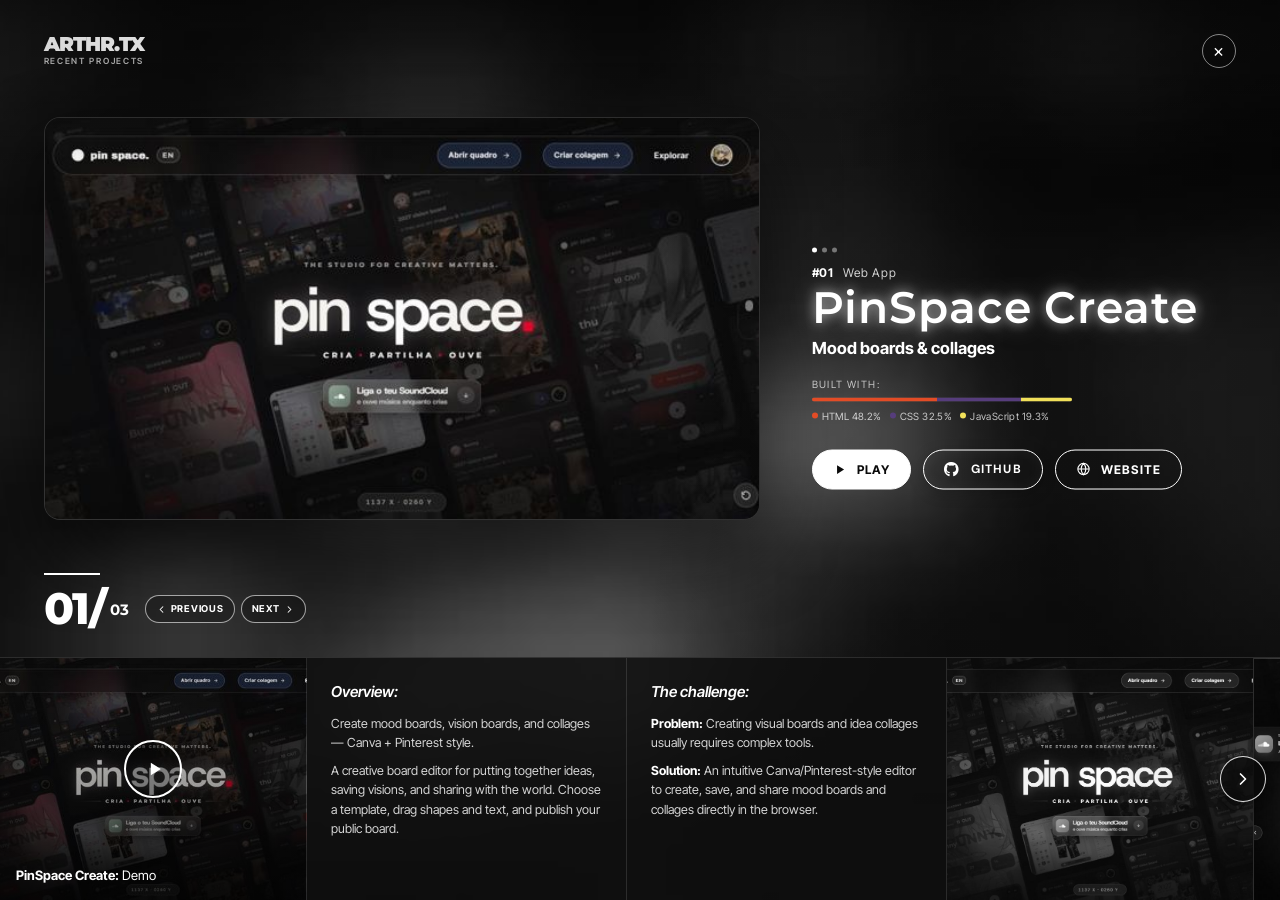
==== project.html @ 2a207128 "update Novo design do portfólio + limpeza de código." ====
<!DOCTYPE html>
<html lang="en">

<head>
    <meta charset="UTF-8">
    <meta name="viewport" content="width=device-width, initial-scale=1.0">
    <title>Projects | Arthur Sal</title>

    <link rel="stylesheet" href="style.css?v=90">
    <link rel="stylesheet" href="https://cdnjs.cloudflare.com/ajax/libs/font-awesome/6.6.0/css/all.min.css">
    <link href="https://fonts.googleapis.com/css2?family=Anton&family=Inter+Tight:wght@400;500;600&family=DM+Sans:wght@300;400;500;600&family=Montserrat:wght@300;400;600;700;800;900&family=Roboto+Slab:wght@300;400&family=Urbanist:wght@300;400&display=swap" rel="stylesheet">
</head>
<body class="pv-body">

<section class="pmodal pv-modal open pv-page" id="projModal" aria-label="Project details">
    <div class="pv-top">
        <span class="pv-logo">arthr.tx<small data-i18n="projects.title">Recent Projects</small></span>
        <a class="pv-close" id="pmodalClose" href="index.html#portfolio" aria-label="Close"><span data-i18n="pv.close">Close</span><b aria-hidden="true">&times;</b></a>
    </div>
    <article class="pv" data-project="pinspace" style="--poster:url('assets/projects/pinspace/bg-blur.jpg?v=2')">
        <video class="pv-bg" src="assets/projects/pinspace/demo.mp4" poster="assets/projects/pinspace/poster.jpg" muted loop playsinline preload="none"></video>
        <div class="pv-shade" aria-hidden="true"></div>

        <div class="pv-head">
            <span class="pv-dots" aria-hidden="true"><i class="on"></i><i></i><i></i></span>
            <span class="pv-meta"><b>#01</b> <span data-i18n="pv.web">Web App</span></span>
            <h2 class="pv-title">PinSpace Create</h2>
            <p class="pv-tag" data-i18n="card.pin">Mood boards &amp; collages</p>
            <div class="pv-built"><span data-i18n="pv.built">Built with:</span><div class="lang-bar"><span style="width:48.2%;background:#e34c26"></span><span style="width:32.5%;background:#563d7c"></span><span style="width:19.3%;background:#f1e05a"></span></div><div class="lang-legend"><span><i style="background:#e34c26"></i>HTML 48.2%</span><span><i style="background:#563d7c"></i>CSS 32.5%</span><span><i style="background:#f1e05a"></i>JavaScript 19.3%</span></div></div>
            <div class="pv-actions">
                <button type="button" class="pv-btn pv-play" data-pv-play><svg viewBox="0 0 24 24" aria-hidden="true"><path d="M7 4.5v15l12-7.5z"/></svg><span data-i18n="pv.play">Play</span></button>
                <a class="pv-btn pv-git repo-btn" href="https://github.com/arthrtx/PinSpace_Create" target="_blank" rel="noopener"><i class="fab fa-github" aria-hidden="true"></i><span>GitHub</span></a>
                <a class="pv-btn pv-git pv-site" href="https://glittery-gaufre-d6756f.netlify.app/" target="_blank" rel="noopener"><svg viewBox="0 0 24 24" aria-hidden="true"><circle cx="12" cy="12" r="9"/><path d="M3 12h18M12 3c2.5 2.7 3.8 5.7 3.8 9s-1.3 6.3-3.8 9c-2.5-2.7-3.8-5.7-3.8-9S9.5 5.7 12 3Z"/></svg><span data-i18n="pv.site">Website</span></a>
            </div>
        </div>

        <div class="pv-count"><i aria-hidden="true"></i><b>01/</b><sup>03</sup>
            <div class="pv-projnav">
                <button type="button" class="pv-pn" data-pv-prev aria-label="Previous project"><svg viewBox="0 0 24 24" aria-hidden="true"><path d="m15 18-6-6 6-6"/></svg><span data-i18n="pv.prev">Previous</span></button>
                <button type="button" class="pv-pn" data-pv-next aria-label="Next project"><span data-i18n="pv.nextShort">Next</span><svg viewBox="0 0 24 24" aria-hidden="true"><path d="m9 18 6-6-6-6"/></svg></button>
            </div>
        </div>

        <div class="pv-strip">
            <div class="pv-strip-nav">
                <button type="button" class="pv-arrow" data-pv-scroll="-1" aria-label="Scroll left"><svg viewBox="0 0 24 24"><path d="m15 18-6-6 6-6"/></svg></button>
                <button type="button" class="pv-arrow" data-pv-scroll="1" aria-label="Scroll right"><svg viewBox="0 0 24 24"><path d="m9 18 6-6-6-6"/></svg></button>
            </div>
            <div class="pv-track" data-gallery>
                <div class="pv-panel pv-thumb" style="background-image:url('assets/projects/pinspace/poster.jpg')">
                    <button type="button" class="pv-thumb-play" data-pv-play aria-label="Restart video"><svg viewBox="0 0 24 24"><path d="M7 4.5v15l12-7.5z"/></svg></button>
                    <span class="pv-thumb-label"><b>PinSpace Create:</b> <span data-i18n="pv.demo">Demo</span></span>
                </div>
                <div class="pv-panel pv-text">
                    <h3 data-i18n="pv.overview">Overview:</h3>
                    <p data-i18n="pin.p1">Create mood boards, vision boards, and collages — Canva + Pinterest style.</p>
                    <p data-i18n="pin.p2">A creative board editor for putting together ideas, saving visions, and sharing with the world. Choose a template, drag shapes and text, and publish your public board.</p>
                </div>
                <div class="pv-panel pv-text">
                    <h3 data-i18n="pv.challenge">The challenge:</h3>
                    <p data-i18n-html="pin.problem"><strong>Problem:</strong> Creating visual boards and idea collages usually requires complex tools.</p>
                    <p data-i18n-html="pin.solution"><strong>Solution:</strong> An intuitive Canva/Pinterest-style editor to create, save, and share mood boards and collages directly in the browser.</p>
                </div>
                <figure class="pv-panel pv-shot"><img src="assets/projects/pinspace/shot-01.jpg" alt="PinSpace Create — screenshot 1" class="zoom-img" loading="lazy"></figure><figure class="pv-panel pv-shot"><img src="assets/projects/pinspace/shot-02.jpg" alt="PinSpace Create — screenshot 2" class="zoom-img" loading="lazy"></figure><figure class="pv-panel pv-shot"><img src="assets/projects/pinspace/shot-03.jpg" alt="PinSpace Create — screenshot 3" class="zoom-img" loading="lazy"></figure><figure class="pv-panel pv-shot"><img src="assets/projects/pinspace/shot-04.jpg" alt="PinSpace Create — screenshot 4" class="zoom-img" loading="lazy"></figure><figure class="pv-panel pv-shot"><img src="assets/projects/pinspace/shot-05.jpg" alt="PinSpace Create — screenshot 5" class="zoom-img" loading="lazy"></figure><figure class="pv-panel pv-shot"><img src="assets/projects/pinspace/shot-06.jpg" alt="PinSpace Create — screenshot 6" class="zoom-img" loading="lazy"></figure><figure class="pv-panel pv-shot"><img src="assets/projects/pinspace/shot-07.jpg" alt="PinSpace Create — screenshot 7" class="zoom-img" loading="lazy"></figure><figure class="pv-panel pv-shot"><img src="assets/projects/pinspace/shot-08.jpg" alt="PinSpace Create — screenshot 8" class="zoom-img" loading="lazy"></figure>
                <button type="button" class="pv-next" data-pv-next><span data-i18n="pv.next">Next project</span><svg viewBox="0 0 24 24" aria-hidden="true"><path d="m9 18 6-6-6-6"/></svg></button>
            </div>
        </div>
    </article>
    <article class="pv" data-project="fitcontrol" style="--poster:url('assets/projects/fitcontrol/bg-blur.jpg?v=2')">
        <video class="pv-bg" src="assets/projects/fitcontrol/promo.mp4" poster="assets/projects/fitcontrol/poster.jpg" muted loop playsinline preload="none"></video>
        <div class="pv-shade" aria-hidden="true"></div>

        <div class="pv-head">
            <span class="pv-dots" aria-hidden="true"><i class="on"></i><i></i><i></i></span>
            <span class="pv-meta"><b>#02</b> <span data-i18n="pv.desk">Desktop App</span></span>
            <h2 class="pv-title">FitControl</h2>
            <p class="pv-tag" data-i18n="card.fit">Gym management app</p>
            <div class="pv-built"><span data-i18n="pv.built">Built with:</span><div class="lang-bar"><span style="width:99.9%;background:#3572A5"></span><span style="width:0.1%;background:#c1f12e"></span></div><div class="lang-legend"><span><i style="background:#3572A5"></i>Python 99.9%</span><span><i style="background:#c1f12e"></i>Batchfile 0.1%</span></div></div>
            <div class="pv-actions">
                <button type="button" class="pv-btn pv-play" data-pv-play><svg viewBox="0 0 24 24" aria-hidden="true"><path d="M7 4.5v15l12-7.5z"/></svg><span data-i18n="pv.play">Play</span></button>
                <a class="pv-btn pv-git repo-btn" href="https://github.com/arthrtx/FitControl" target="_blank" rel="noopener"><i class="fab fa-github" aria-hidden="true"></i><span>GitHub</span></a>
            </div>
        </div>

        <div class="pv-count"><i aria-hidden="true"></i><b>02/</b><sup>03</sup>
            <div class="pv-projnav">
                <button type="button" class="pv-pn" data-pv-prev aria-label="Previous project"><svg viewBox="0 0 24 24" aria-hidden="true"><path d="m15 18-6-6 6-6"/></svg><span data-i18n="pv.prev">Previous</span></button>
                <button type="button" class="pv-pn" data-pv-next aria-label="Next project"><span data-i18n="pv.nextShort">Next</span><svg viewBox="0 0 24 24" aria-hidden="true"><path d="m9 18 6-6-6-6"/></svg></button>
            </div>
        </div>

        <div class="pv-strip">
            <div class="pv-strip-nav">
                <button type="button" class="pv-arrow" data-pv-scroll="-1" aria-label="Scroll left"><svg viewBox="0 0 24 24"><path d="m15 18-6-6 6-6"/></svg></button>
                <button type="button" class="pv-arrow" data-pv-scroll="1" aria-label="Scroll right"><svg viewBox="0 0 24 24"><path d="m9 18 6-6-6-6"/></svg></button>
            </div>
            <div class="pv-track" data-gallery>
                <div class="pv-panel pv-thumb" style="background-image:url('assets/projects/fitcontrol/poster.jpg')">
                    <button type="button" class="pv-thumb-play" data-pv-play aria-label="Restart video"><svg viewBox="0 0 24 24"><path d="M7 4.5v15l12-7.5z"/></svg></button>
                    <span class="pv-thumb-label"><b>FitControl:</b> <span data-i18n="pv.demo">Demo</span></span>
                </div>
                <div class="pv-panel pv-text">
                    <h3 data-i18n="pv.overview">Overview:</h3>
                    <p data-i18n="fit.p1">FitControl V4 is a gym management app developed in Python with CustomTkinter.</p>
                    <p data-i18n="fit.p2">The system lets you manage members, staff, plans, payments, and attendance through a modern, intuitive interface — with built-in facial recognition.</p>
                </div>
                <div class="pv-panel pv-text">
                    <h3 data-i18n="pv.challenge">The challenge:</h3>
                    <p data-i18n-html="fit.problem"><strong>Problem:</strong> Small gyms struggle with manual control of members, payments, and access.</p>
                    <p data-i18n-html="fit.solution"><strong>Solution:</strong> A complete management system that automates members, plans, finances, and attendance control via facial recognition.</p>
                </div>
                <figure class="pv-panel pv-shot"><img src="assets/projects/fitcontrol/shot-01.jpg" alt="FitControl — screenshot 1" class="zoom-img" loading="lazy"></figure><figure class="pv-panel pv-shot"><img src="assets/projects/fitcontrol/shot-02.jpg" alt="FitControl — screenshot 2" class="zoom-img" loading="lazy"></figure><figure class="pv-panel pv-shot"><img src="assets/projects/fitcontrol/shot-03.jpg" alt="FitControl — screenshot 3" class="zoom-img" loading="lazy"></figure><figure class="pv-panel pv-shot"><img src="assets/projects/fitcontrol/shot-04.jpg" alt="FitControl — screenshot 4" class="zoom-img" loading="lazy"></figure><figure class="pv-panel pv-shot"><img src="assets/projects/fitcontrol/shot-05.jpg" alt="FitControl — screenshot 5" class="zoom-img" loading="lazy"></figure><figure class="pv-panel pv-shot"><img src="assets/projects/fitcontrol/shot-06.jpg" alt="FitControl — screenshot 6" class="zoom-img" loading="lazy"></figure>
                <button type="button" class="pv-next" data-pv-next><span data-i18n="pv.next">Next project</span><svg viewBox="0 0 24 24" aria-hidden="true"><path d="m9 18 6-6-6-6"/></svg></button>
            </div>
        </div>
    </article>
    <article class="pv pv-phone" data-project="gamecollection" style="--poster:url('assets/projects/gamecollection/bg-blur.jpg?v=2')">
        <video class="pv-bg" src="assets/projects/gamecollection/promo.mp4" poster="assets/projects/gamecollection/poster.jpg" muted loop playsinline preload="none"></video>
        <div class="pv-shade" aria-hidden="true"></div>

        <div class="pv-head">
            <span class="pv-dots" aria-hidden="true"><i class="on"></i><i></i><i></i></span>
            <span class="pv-meta"><b>#03</b> <span data-i18n="pv.android">Android App</span></span>
            <h2 class="pv-title">Game Collection</h2>
            <p class="pv-tag" data-i18n="card.gc">Android game collection app</p>
            <div class="pv-built"><span data-i18n="pv.built">Built with:</span><div class="lang-bar"><span style="width:100%;background:#A97BFF"></span></div><div class="lang-legend"><span><i style="background:#A97BFF"></i>Kotlin 100%</span></div></div>
            <div class="pv-actions">
                <button type="button" class="pv-btn pv-play" data-pv-play><svg viewBox="0 0 24 24" aria-hidden="true"><path d="M7 4.5v15l12-7.5z"/></svg><span data-i18n="pv.play">Play</span></button>
                <a class="pv-btn pv-git repo-btn" href="https://github.com/arthrtx/GameCollection" target="_blank" rel="noopener"><i class="fab fa-github" aria-hidden="true"></i><span>GitHub</span></a>
            </div>
        </div>

        <div class="pv-count"><i aria-hidden="true"></i><b>03/</b><sup>03</sup>
            <div class="pv-projnav">
                <button type="button" class="pv-pn" data-pv-prev aria-label="Previous project"><svg viewBox="0 0 24 24" aria-hidden="true"><path d="m15 18-6-6 6-6"/></svg><span data-i18n="pv.prev">Previous</span></button>
                <button type="button" class="pv-pn" data-pv-next aria-label="Next project"><span data-i18n="pv.nextShort">Next</span><svg viewBox="0 0 24 24" aria-hidden="true"><path d="m9 18 6-6-6-6"/></svg></button>
            </div>
        </div>

        <div class="pv-strip">
            <div class="pv-strip-nav">
                <button type="button" class="pv-arrow" data-pv-scroll="-1" aria-label="Scroll left"><svg viewBox="0 0 24 24"><path d="m15 18-6-6 6-6"/></svg></button>
                <button type="button" class="pv-arrow" data-pv-scroll="1" aria-label="Scroll right"><svg viewBox="0 0 24 24"><path d="m9 18 6-6-6-6"/></svg></button>
            </div>
            <div class="pv-track" data-gallery>
                <div class="pv-panel pv-thumb" style="background-image:url('assets/projects/gamecollection/poster.jpg')">
                    <button type="button" class="pv-thumb-play" data-pv-play aria-label="Restart video"><svg viewBox="0 0 24 24"><path d="M7 4.5v15l12-7.5z"/></svg></button>
                    <span class="pv-thumb-label"><b>Game Collection:</b> <span data-i18n="pv.demo">Demo</span></span>
                </div>
                <div class="pv-panel pv-text">
                    <h3 data-i18n="pv.overview">Overview:</h3>
                    <p data-i18n="gc.p1">Game Collection is an Android app to save and organize your video game collection, built as a study project in Kotlin and Jetpack Compose (Material 3).</p>
                    <p data-i18n="gc.p2">Add games with cover, platform, genre and year, mark them as To Play, Playing or Completed, search by name, keep favourites and switch between light and dark mode — everything stays saved on the phone.</p>
                </div>
                <div class="pv-panel pv-text">
                    <h3 data-i18n="pv.challenge">The challenge:</h3>
                    <p data-i18n-html="gc.problem"><strong>Problem:</strong> Keeping track of a game collection across different consoles usually ends up in scattered notes and lists.</p>
                    <p data-i18n-html="gc.solution"><strong>Solution:</strong> A simple offline Android app that keeps every game in one place, with covers, status, search and favourites.</p>
                </div>
                <figure class="pv-panel pv-shot"><img src="assets/projects/gamecollection/shot-01.webp" alt="Game Collection — screenshot 1" class="zoom-img" loading="lazy"></figure><figure class="pv-panel pv-shot"><img src="assets/projects/gamecollection/shot-02.webp" alt="Game Collection — screenshot 2" class="zoom-img" loading="lazy"></figure><figure class="pv-panel pv-shot"><img src="assets/projects/gamecollection/shot-03.webp" alt="Game Collection — screenshot 3" class="zoom-img" loading="lazy"></figure><figure class="pv-panel pv-shot"><img src="assets/projects/gamecollection/shot-04.webp" alt="Game Collection — screenshot 4" class="zoom-img" loading="lazy"></figure><figure class="pv-panel pv-shot"><img src="assets/projects/gamecollection/shot-05.webp" alt="Game Collection — screenshot 5" class="zoom-img" loading="lazy"></figure><figure class="pv-panel pv-shot"><img src="assets/projects/gamecollection/shot-06.webp" alt="Game Collection — screenshot 6" class="zoom-img" loading="lazy"></figure>
                <button type="button" class="pv-next" data-pv-next><span data-i18n="pv.next">Next project</span><svg viewBox="0 0 24 24" aria-hidden="true"><path d="m9 18 6-6-6-6"/></svg></button>
            </div>
        </div>
    </article>
</section>

<div id="lightbox" class="lightbox" role="dialog" aria-modal="true" aria-label="Image preview">
    <span class="lightbox-close" aria-hidden="true">&times;</span>
    <button type="button" class="lb-nav lb-prev" id="lbPrev" aria-label="Previous image">
        <svg width="22" height="22" viewBox="0 0 24 24" fill="none" stroke="currentColor" stroke-width="2"><path d="m15 18-6-6 6-6"/></svg>
    </button>
    <img id="lightbox-img" src="" alt="Preview">
    <button type="button" class="lb-nav lb-next" id="lbNext" aria-label="Next image">
        <svg width="22" height="22" viewBox="0 0 24 24" fill="none" stroke="currentColor" stroke-width="2"><path d="m9 18 6-6-6-6"/></svg>
    </button>
    <span class="lb-count" id="lbCount"></span>
</div>

<script src="project.js?v=90"></script>
</body>
</html>
---- style.css ----
/* reset
   ====================================================== */

* {
  margin: 0;
  padding: 0;
  box-sizing: border-box;
}

:root {
  --azul: #468ba1;
  --texto: #ffffff;
  --radius: 10px;
  --fonte-pequena: 16px;
}

html {
  scroll-behavior: smooth;
  background: #0d1117;
}

body {
  background: #0d1117;
  color: var(--texto);
  font-family: "DM Sans", sans-serif;
  line-height: 1.6;
}

.hero {
  height: 100vh;
  min-height: 560px;
  position: relative;
  overflow: hidden;
  background: #000;
  isolation: isolate;
}
.lang-btn {
  margin: 0;
  padding: 3px 9px;
  display: inline-flex;
  align-items: center;
  gap: 4px;
  border: 1px solid rgba(255, 255, 255, 0.25);
  border-radius: 999px;
  background: rgba(255, 255, 255, 0.06);
  box-shadow: none;
  backdrop-filter: blur(10px);
  -webkit-backdrop-filter: blur(10px);
  font-family: "DM Sans", sans-serif;
  font-size: 11px;
  letter-spacing: 0.08em;
  color: rgba(255, 255, 255, 0.45);
  cursor: pointer;
  transition:
    border-color 0.3s ease,
    background 0.3s ease;
}

.lang-btn:hover {
  transform: none;
  border-color: rgba(255, 255, 255, 0.5);
  background: rgba(255, 255, 255, 0.12);
  box-shadow: none;
}

.lang-btn i {
  font-style: normal;
  opacity: 0.5;
}

.lang-btn span {
  display: inline-block;
  width: 2.2ch;
  text-align: center;
  font-weight: 600;
  transition: color 0.3s ease;
}

.lang-btn[data-lang="pt"] [data-l="pt"],
.lang-btn[data-lang="en"] [data-l="en"] {
  color: #fff;
}
.frame-left [data-i18n="frame.title"] {
  display: inline-block;
  min-width: 9.6em;
}
.hero .hero-quote {
  position: absolute;
  z-index: 7;
  left: calc(max(76px, 3.5%) + clamp(24px, 3vw, 48px));
  top: 50%;
  transform: translateY(-50%);
  margin: 0;
  font-family: "Urbanist", "DM Sans", sans-serif;
  font-weight: 300;
  font-size: clamp(28px, 2.9vw, 46px);
  letter-spacing: -0.01em;
  color: #fff;
  text-align: left;
  animation: none;
  pointer-events: none;
  min-height: 2.3em;
}

.hero::after {
  content: "";
  position: absolute;
  left: 0;
  bottom: 0;
  width: 100%;
  height: 180px;
  background: linear-gradient(to bottom, rgba(13, 17, 23, 0), #0d1117);
  z-index: 5;
  pointer-events: none;
}
.folder {
  position: absolute;
  z-index: 2;
  left: 22.6%;
  top: 15.9%;
  width: 46.6%;
  height: 54.2%;
  container-type: inline-size;
}

/* botão do menu
   ====================================================== */
.menu-btn {
  position: fixed;
  z-index: 1001;
  top: calc(5vh + 7px);
  right: calc(3.5% + 12px);
  width: 34px;
  height: 32px;
  margin: 0;
  padding: 0;
  display: flex;
  flex-direction: column;
  justify-content: center;
  align-items: flex-end;
  gap: 5px;
  border: none;
  background: none;
  box-shadow: none;
  backdrop-filter: none;
  -webkit-backdrop-filter: none;
  cursor: pointer;
}

.menu-btn:hover {
  box-shadow: none;
  transform: none;
}

.menu-btn span {
  display: block;
  height: 1.5px;
  width: 22px;
  border-radius: 2px;
  background: #fff;
  transition:
    transform 0.3s ease,
    opacity 0.3s ease,
    width 0.3s ease,
    background 0.3s ease;
}

.menu-btn span:nth-child(2) {
  width: 16px;
}

.menu-btn:hover span {
  width: 22px;
}

.menu-btn.open span:nth-child(1) {
  background: #ff3344;
}

.menu-btn.open span:nth-child(2) {
  opacity: 0;
}

.menu-btn.open span:nth-child(3) {
  background: #ff3344;
}

/* menu lateral
   ====================================================== */
.side-nav {
  --r: 22px;
  position: fixed;
  opacity: 0;
  visibility: hidden;
  z-index: 1000;
  display: flex;
  transition:
    transform 0.45s cubic-bezier(0.2, 0.8, 0.2, 1),
    opacity 0.3s ease,
    visibility 0s linear 0.45s;
}

.side-nav.open {
  opacity: 1;
  visibility: visible;
  transition:
    transform 0.45s cubic-bezier(0.2, 0.8, 0.2, 1),
    opacity 0.3s ease;
}

.side-pill {
  position: relative;
  display: flex;
  align-items: center;
  backdrop-filter: blur(22px) saturate(180%);
  -webkit-backdrop-filter: blur(22px) saturate(180%);
  border: 1px solid rgba(255, 255, 255, 0.16);
  box-shadow:
    0 6px 24px rgba(0, 0, 0, 0.25),
    inset 0 1px 0 rgba(255, 255, 255, 0.18);
}

/* curvas que colam o menu à borda */
.side-pill::before,
.side-pill::after {
  content: "";
  position: absolute;
  right: 0;
  width: var(--r);
  height: var(--r);
  backdrop-filter: blur(22px) saturate(180%);
  -webkit-backdrop-filter: blur(22px) saturate(180%);
}

.side-pill::before {
  top: calc(var(--r) * -1);
  -webkit-mask: radial-gradient(circle at 0 0, transparent calc(var(--r) - 0.5px), #000 var(--r));
  mask: radial-gradient(circle at 0 0, transparent calc(var(--r) - 0.5px), #000 var(--r));
}

.side-pill::after {
  bottom: calc(var(--r) * -1);
  -webkit-mask: radial-gradient(circle at 0 100%, transparent calc(var(--r) - 0.5px), #000 var(--r));
  mask: radial-gradient(circle at 0 100%, transparent calc(var(--r) - 0.5px), #000 var(--r));
}

.side-item {
  display: flex;
  flex-direction: column;
  align-items: center;
  gap: 3px;
  color: rgba(255, 255, 255, 0.88);
  text-decoration: none;
}

.side-ico {
  width: 34px;
  height: 34px;
  border-radius: 50%;
  display: grid;
  place-items: center;
  background: rgba(255, 255, 255, 0.06);
  box-shadow: inset 0 0 0 2px rgba(255, 255, 255, 0.12);
  transition:
    box-shadow 0.3s ease,
    background 0.3s ease,
    transform 0.3s ease;
}

.side-item svg {
  width: 16px;
  height: 16px;
  fill: none;
  stroke: currentColor;
  stroke-width: 1.7;
  stroke-linecap: round;
  stroke-linejoin: round;
}

.side-label {
  font-family: "DM Sans", sans-serif;
  font-size: 9.5px;
  font-weight: 500;
  letter-spacing: 0.03em;
  color: rgba(255, 255, 255, 0.6);
}

.side-item:hover .side-ico {
  transform: scale(1.08);
  background: rgba(255, 255, 255, 0.14);
}

.side-item.active .side-ico {
  box-shadow:
    inset 0 0 0 2px #ff3344,
    0 0 14px rgba(255, 51, 68, 0.45);
  background: rgba(255, 255, 255, 0.12);
}

.side-item.active .side-label {
  color: rgba(255, 255, 255, 0.95);
}

.side-round {
  width: 40px;
  height: 40px;
  border-radius: 50%;
  justify-content: center;
  backdrop-filter: blur(22px) saturate(180%);
  -webkit-backdrop-filter: blur(22px) saturate(180%);
  border: 1px solid rgba(255, 255, 255, 0.16);
  box-shadow:
    0 6px 18px rgba(0, 0, 0, 0.25),
    inset 0 1px 0 rgba(255, 255, 255, 0.18);
  transition:
    transform 0.3s ease,
    box-shadow 0.3s ease;
}

.side-round:hover {
  transform: scale(1.08);
}

.side-round.active {
  box-shadow:
    0 0 14px rgba(255, 51, 68, 0.45),
    inset 0 0 0 2px #ff3344;
}

.hero h1 {
  font-family: "DM Sans", sans-serif;
  font-size: 52px;
  font-weight: 600;
  color: #ffffff;
}

button {
  margin-top: 5px;
  padding: 10px 25px;
  border: 1px solid rgba(255, 255, 255, 0.2);
  border-radius: 8px;
  background:
    repeating-linear-gradient(45deg, rgba(255, 255, 255, 0.08) 0px, transparent 1px, transparent 4px),
    rgba(255, 255, 255, 0.08);
  backdrop-filter: blur(20px);
  -webkit-backdrop-filter: blur(20px);
  color: white;
  font-size: 14px;
  font-weight: 500;
  font-family: "DM Sans", sans-serif;
  cursor: pointer;
  transition: 0.3s;
  box-shadow:
    0 4px 15px rgba(0, 0, 0, 0.2),
    inset 0 0 15px rgba(255, 255, 255, 0.05);
}

button:hover {
  background:
    repeating-linear-gradient(45deg, rgba(255, 255, 255, 0.12) 0px, transparent 1px, transparent 4px),
    rgba(255, 255, 255, 0.15);
  border-color: rgba(255, 255, 255, 0.4);
  transform: translateY(-2px);
  box-shadow:
    0 6px 20px rgba(0, 0, 0, 0.3),
    inset 0 0 20px rgba(255, 255, 255, 0.08);
}

button:active {
  transform: scale(0.98);
}

section {
  padding: 30px 10%;
}

section h2 {
  margin-bottom: 20px;
  font-family: "DM Sans", sans-serif;
  text-align: left;
}

#sobre h2::after,
#resume h2::after {
  margin: 10px 0;
}

section h2::after {
  content: "";
  display: block;
  width: 60px;
  height: 3px;
  background: var(--azul);
  margin: 10px auto;
}

#contacto h2 {
  text-align: center;
}

#contacto h2::after {
  margin: 10px auto;
}

#portfolio h2::after {
  margin: 10px 0;
}

form {
  max-width: 600px;
  margin: auto;
  display: flex;
  flex-direction: column;
  gap: 15px;
}

input,
textarea {
  padding: 12px;
  border: 1px solid rgba(255, 255, 255, 0.15);
  border-radius: var(--radius);
  font-family: "DM Sans", sans-serif;
  background: rgba(255, 255, 255, 0.05);
  backdrop-filter: blur(10px);
  -webkit-backdrop-filter: blur(10px);
  color: white;
  font-size: 15px;
  transition: transform 0.3s ease;
}

input::placeholder,
textarea::placeholder {
  color: rgba(255, 255, 255, 0.4);
}

input:focus,
textarea:focus {
  outline: 2px solid var(--azul);
  transform: scale(1.01);
}

footer {
  background: #161b22;
  text-align: center;
  padding: 30px;
  font-family: "DM Sans", sans-serif;
}

#topo {
  position: fixed;
  right: 20px;
  bottom: 20px;
  display: none;
  border-radius: 50%;
}

.marquee-scrollbar {
  display: none;
  height: 10px;
  background:
    repeating-linear-gradient(45deg, rgba(255, 255, 255, 0.1) 0px, transparent 1px, transparent 4px),
    rgba(255, 255, 255, 0.12);
  backdrop-filter: blur(25px) saturate(180%);
  -webkit-backdrop-filter: blur(25px) saturate(180%);
  border: 1px solid rgba(255, 255, 255, 0.2);
  border-radius: 12px;
  margin: 12px 0 0;
  position: relative;
  cursor: pointer;
  box-shadow:
    0 8px 32px rgba(0, 0, 0, 0.3),
    inset 0 0 20px rgba(255, 255, 255, 0.08);
}

.marquee-scrollbar-thumb {
  height: 100%;
  background:
    repeating-linear-gradient(45deg, rgba(255, 255, 255, 0.2) 0px, transparent 1px, transparent 4px),
    linear-gradient(90deg, rgba(200, 200, 200, 0.85), rgba(240, 240, 240, 0.85));
  backdrop-filter: blur(10px);
  -webkit-backdrop-filter: blur(10px);
  border: 1px solid rgba(255, 255, 255, 0.35);
  border-radius: 12px;
  min-width: 40px;
  position: absolute;
  left: 0;
  top: 0;
  box-shadow:
    0 4px 15px rgba(0, 0, 0, 0.3),
    inset 0 0 12px rgba(255, 255, 255, 0.12);
  transition:
    transform 0.2s ease,
    box-shadow 0.2s ease;
}

.marquee-scrollbar-thumb:hover {
  box-shadow:
    0 6px 20px rgba(0, 0, 0, 0.4),
    inset 0 0 18px rgba(255, 255, 255, 0.18);
  transform: scaleY(1.2);
}

.repo-btn {
  display: inline-flex;
  align-items: center;
  gap: 6px;
  padding: 4px 12px;
  border: 1px solid rgba(255, 255, 255, 0.2);
  border-radius: 6px;
  background:
    repeating-linear-gradient(45deg, rgba(255, 255, 255, 0.08) 0px, transparent 1px, transparent 4px),
    rgba(255, 255, 255, 0.08);
  backdrop-filter: blur(20px);
  -webkit-backdrop-filter: blur(20px);
  color: white;
  font-size: 12px;
  font-weight: 500;
  font-family: "DM Sans", sans-serif;
  text-decoration: none;
  cursor: pointer;
  transition: 0.3s;
  box-shadow:
    0 4px 15px rgba(0, 0, 0, 0.2),
    inset 0 0 15px rgba(255, 255, 255, 0.05);
  flex-shrink: 0;
}

.repo-btn:hover {
  background:
    repeating-linear-gradient(45deg, rgba(255, 255, 255, 0.12) 0px, transparent 1px, transparent 4px),
    rgba(255, 255, 255, 0.15);
  border-color: rgba(255, 255, 255, 0.4);
  transform: translateY(-2px);
  box-shadow:
    0 6px 20px rgba(0, 0, 0, 0.3),
    inset 0 0 20px rgba(255, 255, 255, 0.08);
}

.skills {
  display: flex;
  flex-wrap: wrap;
  gap: 10px;
  margin-top: 12px;
}

.skills span {
  background:
    repeating-linear-gradient(45deg, rgba(255, 255, 255, 0.08) 0px, transparent 1px, transparent 4px),
    rgba(255, 255, 255, 0.08);
  backdrop-filter: blur(20px);
  -webkit-backdrop-filter: blur(20px);
  padding: 8px 14px;
  border-radius: var(--radius);
  border: 1px solid rgba(255, 255, 255, 0.2);
  transition: 0.3s;
  text-align: center;
  font-size: 14px;
  flex: 0 0 auto;
}

.skills span:hover {
  transform: translateY(-5px);
}

.skills i {
  color: var(--azul);
  margin-right: 8px;
  font-size: 20px;
}

.lang-bar {
  display: flex;
  height: 8px;
  border-radius: 999px;
  overflow: hidden;
  background: rgba(255, 255, 255, 0.08);
}

.lang-bar span {
  display: block;
  height: 100%;
}

.lang-legend {
  display: flex;
  flex-wrap: wrap;
  gap: 10px;
  margin-top: 6px;
  font-size: 11px;
  color: rgba(255, 255, 255, 0.6);
}

.lang-legend span {
  display: flex;
  align-items: center;
  gap: 4px;
}

.lang-legend i {
  width: 8px;
  height: 8px;
  border-radius: 50%;
  display: inline-block;
  flex-shrink: 0;
}

.marquee {
  overflow: hidden;
  width: 100%;
  margin-top: 20px;
  padding: 10px 0;
}

.marquee-track {
  display: flex;
  gap: 15px;
  width: 100%;
  justify-content: center;
}

.marquee-track img {
  height: 120px;
  width: auto;
  border-radius: 8px;
  object-fit: cover;
  border: 1px solid rgba(255, 255, 255, 0.1);
}

.lightbox {
  display: none;
  position: fixed;
  top: 0;
  left: 0;
  width: 100%;
  height: 100%;
  background: rgba(0, 0, 0, 0.85);
  z-index: 9999;
  justify-content: center;
  align-items: center;
  cursor: pointer;
}

.lightbox.active {
  display: flex;
}

.lightbox img {
  max-width: 85%;
  max-height: 85%;
  border-radius: 10px;
  box-shadow: 0 0 30px rgba(0, 0, 0, 0.5);
}

.lightbox-close {
  position: absolute;
  top: 20px;
  right: 30px;
  color: white;
  font-size: 36px;
  cursor: pointer;
  transition: 0.3s;
}

.lightbox-close:hover {
  color: var(--azul);
}

.zoom-img {
  cursor: pointer;
  transition: transform 0.3s ease;
}

.zoom-img:hover {
  transform: scale(1.05);
}

@keyframes fadeUp {
  from {
    opacity: 0;
    transform: translateY(20px);
  }
  to {
    opacity: 1;
    transform: translateY(0);
  }
}

.hero h1 {
  letter-spacing: 2px;
  animation: fadeUp 0.8s ease forwards;
}

@media (max-width: 768px) {
  .side-nav {
    --r: 18px;
  }

  .side-pill {
    gap: 10px;
    padding: 10px 4px 10px 6px;
  }

  .side-ico {
    width: 30px;
    height: 30px;
  }

  .side-item svg {
    width: 14px;
    height: 14px;
  }

  .side-label {
    font-size: 8.5px;
  }

  .lang-btn {
    padding: 2px 7px;
    font-size: 9.5px;
  }

  .frame-left [data-i18n="frame.title"] {
    display: none;
  }

  .menu-btn {
    top: 13px;
    right: 16px;
  }

  .hero .hero-quote {
    left: 24px;
    top: auto;
    bottom: 40px;
    transform: none;
    font-size: 21px;
  }

  .side-round {
    width: 34px;
    height: 34px;
    margin-right: 6px;
  }

  .hero {
    height: 420px;
    min-height: 0;
  }

  .skills {
    display: flex;
    flex-wrap: wrap;
    gap: 6px;
    justify-content: center;
    padding: 4px 0;
  }

  .skills::-webkit-scrollbar {
    display: none;
  }

  .skills span {
    padding: 5px 10px;
    font-size: 11px;
    flex-shrink: 0;
  }

  .skills i {
    font-size: 14px;
    margin-right: 4px;
  }

  section {
    padding: 20px 5%;
  }

  .marquee {
    overflow-x: auto;
    scrollbar-width: thin;
    scrollbar-color: var(--azul) rgba(255, 255, 255, 0.08);
    -webkit-overflow-scrolling: touch;
  }

  .marquee::-webkit-scrollbar {
    height: 8px;
  }

  .marquee::-webkit-scrollbar-track {
    background: rgba(255, 255, 255, 0.08);
    border-radius: 10px;
  }

  .marquee::-webkit-scrollbar-thumb {
    background: var(--azul);
    border-radius: 10px;
  }

  .marquee-track {
    flex-wrap: nowrap;
    justify-content: flex-start;
    width: max-content;
    min-width: 100%;
  }

  .marquee-track img {
    height: 150px;
    width: auto;
    max-width: none;
    flex-shrink: 0;
    object-fit: contain;
  }

  .marquee-scrollbar {
    display: block;
  }
}

@media (max-width: 480px) {
  .marquee-track img {
    height: 110px;
  }
}

.hero .hero-quote {
  text-shadow: 0 2px 18px rgba(0, 0, 0, 0.55);
  line-height: 1.15;
  transition: opacity 0.6s ease;
}

.panel {
  position: fixed;
  inset: 0;
  z-index: 2000;
  background: #000;
  overflow: hidden;
  visibility: hidden;
  opacity: 0;
  transform: scale(1.04);
  filter: blur(12px);
  transition:
    opacity 0.8s ease,
    transform 0.9s cubic-bezier(0.2, 0.7, 0.2, 1),
    filter 0.8s ease,
    visibility 0s linear 0.9s;
}

.panel.open {
  visibility: visible;
  opacity: 1;
  transform: none;
  filter: none;
  transition:
    opacity 0.8s ease,
    transform 0.9s cubic-bezier(0.2, 0.7, 0.2, 1),
    filter 0.8s ease;
}

.panel-close {
  margin: 0 0 0 auto;
  padding: 0;
  position: relative;
  width: 32px;
  height: 32px;
  border: none;
  background: none;
  box-shadow: none;
  backdrop-filter: none;
  -webkit-backdrop-filter: none;
  cursor: pointer;
}

.panel-close:hover {
  background: none;
  box-shadow: none;
  transform: rotate(90deg);
}

.panel-close span {
  position: absolute;
  left: 5px;
  right: 5px;
  top: 50%;
  height: 1.5px;
  background: #ff3344;
  transform: rotate(45deg);
}

.panel-close span + span {
  transform: rotate(-45deg);
}

@media (prefers-reduced-motion: reduce) {
  .panel,
  .panel.open {
    transition: none;
  }
}

/* projetos
   ====================================================== */
.proj-music {
  position: relative;
  overflow: hidden;
  padding: clamp(70px, 9vw, 120px) clamp(16px, 3.4vw, 48px) clamp(60px, 7vw, 100px);
  color: #fff;
  font-family: "DM Sans", sans-serif;
}
.pm-bg {
  position: absolute;
  inset: 0;
  z-index: -2;
}
.pm-inner {
  position: relative;
  max-width: 1240px;
  margin: 0 auto;
}

/* tirar o estilo global dos botões */
.proj-music button,
.proj-music button:hover,
.proj-music button:active {
  margin: 0;
  padding: 0;
  font: inherit;
  backdrop-filter: none;
  -webkit-backdrop-filter: none;
  box-shadow: none;
}
.proj-music .music-head {
  max-width: 640px;
  margin: 0 auto clamp(20px, 2.6vw, 32px);
  text-align: center;
}
.proj-music .music-head-kicker {
  display: inline-flex;
  align-items: center;
  gap: 8px;
  font-size: 11px;
  font-weight: 600;
  letter-spacing: 0.16em;
  text-transform: uppercase;
  color: #a9bcae;
}
.proj-music .music-head-kicker::before,
.proj-music .music-head-kicker::after {
  content: "";
  width: 18px;
  height: 1px;
  background: currentColor;
  opacity: 0.6;
}
.proj-music .music-head-title {
  margin: 10px 0 0;
  font-family: "Montserrat", "DM Sans", sans-serif;
  font-size: clamp(26px, 3.2vw, 42px);
  font-weight: 700;
  line-height: 1.08;
  letter-spacing: -0.02em;
  color: #fff;
  text-align: center;
}
.proj-music .music-head-title::after {
  display: none;
}
.proj-music .music-head-sub {
  margin: 12px auto 0;
  max-width: 520px;
  font-size: clamp(13.5px, 1.1vw, 15px);
  line-height: 1.55;
  color: rgba(255, 255, 255, 0.68);
}
.proj-music .music-ambient {
  position: absolute;
  inset: 0;
  z-index: -1;
  pointer-events: none;
  background: center / cover no-repeat;
  opacity: 0.4;
  transition: background-image 0.8s ease;
  -webkit-mask-image: radial-gradient(ellipse 50% 45% at 50% 55%, #000 0%, transparent 100%);
  mask-image: radial-gradient(ellipse 50% 45% at 50% 55%, #000 0%, transparent 100%);
}

/* coverflow */
.proj-music .music-stage {
  position: relative;
  height: clamp(330px, 32vw, 400px);
  margin: clamp(18px, 2.4vw, 30px) 0 clamp(14px, 2vw, 22px);
}
.proj-music .music-flow {
  position: absolute;
  inset: 0;
  outline: none;
}

.proj-music .music-card,
.proj-music .music-card:hover,
.proj-music .music-card:active {
  position: absolute;
  left: 50%;
  top: 50%;
  width: clamp(190px, 19vw, 250px);
  display: flex;
  flex-direction: column;
  padding: 6px;
  border-radius: 24px;
  border: 1px solid rgba(255, 255, 255, 0.28);
  background: rgba(255, 255, 255, 0.1);
  box-shadow:
    0 24px 60px rgba(0, 0, 0, 0.45),
    inset 0 1px 0 rgba(255, 255, 255, 0.3);
  color: #fff;
  text-align: center;
  cursor: pointer;
  transform: translate(-50%, -50%);
  will-change: transform, opacity;
}
.proj-music .music-card.is-active {
  background: rgba(255, 255, 255, 0.16);
  border-color: rgba(255, 255, 255, 0.45);
  box-shadow:
    0 30px 70px rgba(0, 0, 0, 0.5),
    0 0 0 1px rgba(143, 163, 148, 0.25),
    0 0 60px rgba(143, 163, 148, 0.22),
    inset 0 1px 0 rgba(255, 255, 255, 0.35);
}
.proj-music .music-card:focus-visible {
  outline: 2px solid #8fa394;
  outline-offset: 3px;
}

.proj-music .music-card-art {
  position: relative;
  display: block;
  aspect-ratio: 1;
  overflow: hidden;
  border-radius: 18px;
  background: linear-gradient(135deg, #3a2a1e, #1a1a1d);
}
.proj-music .music-card-art video {
  width: 100%;
  height: 100%;
  object-fit: cover;
  display: block;
  pointer-events: none;
  transition:
    scale 0.6s cubic-bezier(0.2, 0.8, 0.2, 1),
    filter 0.4s ease;
}
.proj-music .music-card:hover .music-card-art video {
  scale: 1.06;
}
.proj-music .music-card:not(.is-active):hover {
  filter: brightness(1.12);
}
.proj-music .music-card.is-active .music-card-art::after {
  content: "";
  position: absolute;
  right: 12px;
  bottom: 12px;
  z-index: 2;
  width: 42px;
  height: 42px;
  border-radius: 50%;
  background: rgba(255, 255, 255, 0.92)
    url("data:image/svg+xml,%3Csvg xmlns='http://www.w3.org/2000/svg' viewBox='0 0 24 24'%3E%3Cpath d='M8 5v14l11-7z' fill='%23111'/%3E%3C/svg%3E")
    center / 18px no-repeat;
  box-shadow: 0 6px 18px rgba(0, 0, 0, 0.35);
  opacity: 0;
  transform: scale(0.8);
  transition:
    opacity 0.25s ease,
    transform 0.25s ease;
}
.proj-music .music-card.is-active:hover .music-card-art::after {
  opacity: 1;
  transform: scale(1);
}
.proj-music .music-card-art::before {
  content: "";
  position: absolute;
  inset: 0;
  z-index: 1;
  pointer-events: none;
  background: linear-gradient(
    115deg,
    transparent 35%,
    rgba(255, 255, 255, 0.22) 48%,
    rgba(255, 255, 255, 0.05) 56%,
    transparent 66%
  );
  background-size: 260% 100%;
  background-position: 140% 0;
  opacity: 0;
}
@keyframes pmShine {
  0% {
    background-position: 140% 0;
  }
  45%,
  100% {
    background-position: -60% 0;
  }
}
.proj-music.mu-in .music-card.is-active .music-card-art::before {
  opacity: 1;
  animation: pmShine 5s ease-in-out 1.2s infinite;
}

.proj-music .music-card-text {
  display: flex;
  flex-direction: column;
  gap: 2px;
  padding: 12px 8px 10px;
  min-width: 0;
}
.proj-music .music-card-text strong {
  font-size: clamp(15px, 1.4vw, 19px);
  font-weight: 600;
  line-height: 1.2;
  overflow: hidden;
  text-overflow: ellipsis;
  white-space: nowrap;
}
.proj-music .music-card-text small {
  font-size: clamp(13px, 1.2vw, 16px);
  color: rgba(255, 255, 255, 0.7);
  overflow: hidden;
  text-overflow: ellipsis;
  white-space: nowrap;
}
.proj-music .music-nav,
.proj-music .music-nav:hover {
  position: absolute;
  top: 50%;
  z-index: 20;
  display: grid;
  place-items: center;
  width: 42px;
  height: 42px;
  border-radius: 50%;
  border: 1px solid rgba(255, 255, 255, 0.25);
  background: rgba(255, 255, 255, 0.08);
  color: #fff;
  cursor: pointer;
  transform: translateY(-50%);
  transition:
    background 0.2s ease,
    color 0.2s ease,
    opacity 0.9s ease 0.7s;
}
.proj-music .music-nav:hover {
  background: #fff;
  color: #111;
}
.proj-music .music-nav-prev {
  left: 0;
}
.proj-music .music-nav-next {
  right: 0;
}

/* barra do leitor */
.proj-music .music-bar {
  position: relative;
  display: grid;
  grid-template-columns: auto minmax(0, 1fr) auto;
  align-items: center;
  max-width: 760px;
  margin: 0 auto;
  gap: clamp(10px, 1.4vw, 18px);
  padding: 4px clamp(8px, 1.2vw, 14px);
  border-radius: 999px;
  border: 1px solid rgba(255, 255, 255, 0.28);
  background: rgba(255, 255, 255, 0.08);
  box-shadow:
    inset 0 1px 0 rgba(255, 255, 255, 0.25),
    0 18px 44px rgba(0, 0, 0, 0.35);
}
.proj-music .music-bar-controls,
.proj-music .music-bar-extra {
  display: flex;
  align-items: center;
  gap: 6px;
}

.proj-music .music-ctl,
.proj-music .music-ctl:hover,
.proj-music .music-ctl:active {
  display: grid;
  place-items: center;
  width: 36px;
  height: 36px;
  border: 0;
  border-radius: 50%;
  background: transparent;
  color: rgba(255, 255, 255, 0.92);
  cursor: pointer;
  text-decoration: none;
  transition:
    background 0.2s ease,
    color 0.2s ease,
    transform 0.2s ease;
}
.proj-music .music-ctl:hover {
  background: rgba(255, 255, 255, 0.12);
  color: #fff;
}
.proj-music .music-ctl:active {
  transform: scale(0.92);
}
.proj-music .music-ctl.active {
  background: rgba(255, 255, 255, 0.16);
}
.proj-music .music-ctl svg {
  width: 17px;
  height: 17px;
}
.proj-music .music-ctl-sm,
.proj-music .music-ctl-sm:hover {
  width: 30px;
  height: 30px;
}
.proj-music .music-ctl.is-muted .i-wave {
  display: none;
}
.proj-music .music-now {
  position: relative;
  display: flex;
  align-items: center;
  max-width: 360px;
  width: 100%;
  justify-self: center;
  gap: 9px;
  padding: 4px 9px 7px 4px;
  border-radius: 12px;
  background: rgba(8, 8, 10, 0.72);
  border: 1px solid rgba(255, 255, 255, 0.08);
  overflow: hidden;
  cursor: pointer;
}
.proj-music .music-now:focus-visible {
  outline: 2px solid #8fa394;
  outline-offset: 2px;
}
.proj-music .music-now-art {
  width: 28px;
  height: 28px;
  flex: none;
  overflow: hidden;
  border-radius: 7px;
  background: rgba(255, 255, 255, 0.1);
}
.proj-music .music-now-art img {
  width: 100%;
  height: 100%;
  object-fit: cover;
  display: block;
}
.proj-music .music-now-text {
  flex: 1;
  min-width: 0;
  display: flex;
  flex-direction: column;
}
.proj-music .music-now-text strong {
  font-size: 12.5px;
  font-weight: 600;
  line-height: 1.2;
  overflow: hidden;
  text-overflow: ellipsis;
  white-space: nowrap;
}
.proj-music .music-now-text small {
  font-size: 10.5px;
  line-height: 1.2;
  color: rgba(255, 255, 255, 0.62);
  overflow: hidden;
  text-overflow: ellipsis;
  white-space: nowrap;
}

.proj-music .music-eq {
  display: flex;
  align-items: flex-end;
  gap: 2px;
  height: 14px;
}
.proj-music .music-eq i {
  width: 3px;
  height: 30%;
  border-radius: 2px;
  background: rgba(255, 255, 255, 0.8);
  transform-origin: bottom;
}
.proj-music.is-playing .music-eq i {
  animation: pmEq 0.9s ease-in-out infinite;
}
.proj-music.is-playing .music-eq i:nth-child(2) {
  animation-delay: -0.3s;
}
.proj-music.is-playing .music-eq i:nth-child(3) {
  animation-delay: -0.6s;
}
.proj-music.is-playing .music-eq i:nth-child(4) {
  animation-delay: -0.15s;
}
@keyframes pmEq {
  0%,
  100% {
    transform: scaleY(1);
  }
  50% {
    transform: scaleY(3);
  }
}

.proj-music .music-progress {
  position: absolute;
  left: 8px;
  right: 8px;
  bottom: 3px;
  height: 3px;
  border-radius: 3px;
  background: rgba(255, 255, 255, 0.15);
  overflow: hidden;
}
.proj-music .music-progress i {
  position: absolute;
  inset: 0;
  background: #fff;
  border-radius: inherit;
  transform: scaleX(0);
  transform-origin: left;
}

.proj-music .music-volume {
  display: flex;
  align-items: center;
  gap: 4px;
}
.proj-music .music-volume input[type="range"] {
  width: 0;
  opacity: 0;
  accent-color: #fff;
  transition:
    width 0.25s ease,
    opacity 0.2s ease;
}
.proj-music .music-volume:hover input[type="range"],
.proj-music .music-volume:focus-within input[type="range"] {
  width: 90px;
  opacity: 1;
}

/* lista de faixas */
.proj-music .music-queue {
  position: absolute;
  right: 12px;
  bottom: calc(100% + 12px);
  width: min(360px, calc(100vw - 48px));
  overflow: auto;
  padding: 8px;
  border-radius: 20px;
  background: rgba(16, 16, 18, 0.92);
  border: 1px solid rgba(255, 255, 255, 0.14);
  box-shadow: 0 24px 60px rgba(0, 0, 0, 0.55);
}
.proj-music .music-queue ol {
  list-style: none;
  margin: 0;
  padding: 0;
}
.proj-music .music-queue li {
  display: flex;
  align-items: center;
  gap: 12px;
  padding: 8px 10px;
  border-radius: 12px;
  cursor: pointer;
}
.proj-music .music-queue li:hover {
  background: rgba(255, 255, 255, 0.08);
}
.proj-music .music-queue li.is-current {
  background: rgba(143, 163, 148, 0.2);
}
.proj-music .music-q-num {
  width: 20px;
  font-size: 12px;
  color: rgba(255, 255, 255, 0.45);
  text-align: right;
  font-variant-numeric: tabular-nums;
}
.proj-music .music-q-text {
  min-width: 0;
  display: flex;
  flex-direction: column;
}
.proj-music .music-q-text strong {
  font-size: 13px;
  overflow: hidden;
  text-overflow: ellipsis;
  white-space: nowrap;
}
.proj-music .music-q-text small {
  color: rgba(255, 255, 255, 0.55);
}

.proj-music .music-credit {
  color: rgba(255, 255, 255, 0.45);
}
.proj-music .music-credit a {
  color: #a9bcae;
  text-decoration: none;
}
.proj-music .music-credit a:hover {
  text-decoration: underline;
}
.proj-music .music-head > *,
.proj-music .music-bar,
.proj-music .music-credit {
  transition:
    opacity 0.9s ease,
    translate 1s cubic-bezier(0.2, 0.7, 0.2, 1);
}
.proj-music:not(.mu-in) .music-head > *,
.proj-music:not(.mu-in) .music-bar,
.proj-music:not(.mu-in) .music-credit {
  opacity: 0;
  translate: 0 26px;
}
.proj-music:not(.mu-in) .music-nav {
  opacity: 0;
}
.proj-music .music-head > :nth-child(2) {
  transition-delay: 0.08s;
}
.proj-music .music-head > :nth-child(3) {
  transition-delay: 0.16s;
}
.proj-music .music-bar {
  transition-delay: 0.55s;
}
.proj-music .music-credit {
  font-size: 12px;
  text-align: center;
  margin-top: 14px;
  transition-delay: 0.65s;
}
.proj-music .music-flow {
  transition: opacity 0.8s ease 0.3s;
}
.proj-music:not(.mu-in) .music-flow {
  opacity: 0;
}
.proj-music .music-card {
  scale: 1;
  transition:
    transform 0.55s cubic-bezier(0.22, 1, 0.36, 1),
    opacity 0.45s ease,
    scale 1s cubic-bezier(0.2, 0.8, 0.2, 1),
    translate 0.5s ease,
    filter 0.4s ease;
}
.proj-music:not(.mu-in) .music-card {
  scale: 0.72;
}
@keyframes pmFloat {
  0%,
  100% {
    translate: 0 -5px;
  }
  50% {
    translate: 0 6px;
  }
}
.proj-music.mu-in .music-card:nth-child(3n + 1) {
  animation-duration: 6.4s;
  animation-delay: -1.6s;
}
.proj-music.mu-in .music-card:nth-child(3n + 2) {
  animation-duration: 5.1s;
  animation-delay: -3.2s;
}

@media (max-width: 900px) {
  .proj-music .music-bar {
    grid-template-columns: auto minmax(0, 1fr);
    border-radius: 28px;
  }
  .proj-music .music-bar-extra {
    display: none;
  }
  .proj-music.mu-in .music-card,
  .proj-music.mu-in .music-card.is-active .music-card-art::before {
    animation: none;
  }
}
@media (max-width: 720px) {
  .proj-music {
    padding: 60px 12px 50px;
  }
  .proj-music .music-stage {
    height: 320px;
  }
  .proj-music .music-card {
    width: 200px;
  }
  .proj-music .music-nav {
    display: none;
  }
  .proj-music .music-bar {
    grid-template-columns: minmax(0, 1fr);
    border-radius: 22px;
    padding: 10px;
  }
  .proj-music .music-bar-controls {
    justify-content: center;
    order: 2;
  }
  .proj-music .music-now {
    max-width: none;
  }
  .proj-music .music-eq {
    display: none;
  }
}
@media (prefers-reduced-motion: reduce) {
  .proj-music .music-head > *,
  .proj-music .music-bar,
  .proj-music .music-credit,
  .proj-music .music-nav,
  .proj-music .music-flow,
  .proj-music .music-card {
    transition: none;
    opacity: 1;
    translate: none;
    scale: none;
  }
  .proj-music.mu-in .music-card,
  .proj-music.mu-in .music-card.is-active .music-card-art::before,
  .proj-music.is-playing .music-eq i {
    animation: none;
  }
}

/* janela do projeto
   ====================================================== */
.pmodal {
  position: fixed;
  inset: 0;
  z-index: 2000;
  background: #000;
  overflow: hidden;
  visibility: hidden;
  opacity: 0;
  transform: scale(1.04);
  filter: blur(12px);
  transition:
    opacity 0.7s ease,
    transform 0.8s cubic-bezier(0.2, 0.7, 0.2, 1),
    filter 0.7s ease,
    visibility 0s linear 0.8s;
}
.pmodal.open {
  visibility: visible;
  opacity: 1;
  transform: none;
  filter: none;
  transition:
    opacity 0.7s ease,
    transform 0.8s cubic-bezier(0.2, 0.7, 0.2, 1),
    filter 0.7s ease;
}

body.pmodal-lock {
  overflow: hidden;
}

/* imagens em grande
   ====================================================== */
.lightbox .lb-nav,
.lightbox .lb-nav:hover,
.lightbox .lb-nav:active {
  position: absolute;
  top: 50%;
  z-index: 2;
  display: grid;
  place-items: center;
  width: 52px;
  height: 52px;
  margin: 0;
  padding: 0;
  border-radius: 50%;
  border: 1px solid rgba(255, 255, 255, 0.25);
  background: rgba(255, 255, 255, 0.08);
  color: #fff;
  cursor: pointer;
  transform: translateY(-50%);
  backdrop-filter: blur(10px);
  -webkit-backdrop-filter: blur(10px);
  transition:
    background 0.2s ease,
    color 0.2s ease;
}
.lightbox .lb-nav:hover {
  background: #fff;
  color: #111;
}
.lightbox .lb-prev {
  left: clamp(10px, 3vw, 40px);
}
.lightbox .lb-next {
  right: clamp(10px, 3vw, 40px);
}
.lightbox.lb-single .lb-nav,
.lightbox.lb-single .lb-count {
  display: none;
}
.lightbox .lb-count {
  position: absolute;
  bottom: 24px;
  left: 50%;
  transform: translateX(-50%);
  padding: 4px 12px;
  border-radius: 999px;
  background: rgba(255, 255, 255, 0.1);
  font-size: 12px;
  letter-spacing: 0.08em;
  color: rgba(255, 255, 255, 0.8);
}
.lightbox img {
  cursor: default;
}
.lightbox img.lb-in {
  animation: lbIn 0.35s ease;
}
@keyframes lbIn {
  from {
    opacity: 0;
    transform: scale(0.97);
  }
  to {
    opacity: 1;
    transform: none;
  }
}
@media (max-width: 720px) {
  .lightbox .lb-nav {
    width: 42px;
    height: 42px;
  }
}
.proj-detail[data-project="gamecollection"] .marquee-track img {
  height: 240px;
  border: 0;
  border-radius: 0;
  background: none;
  filter: drop-shadow(0 10px 22px rgba(0, 0, 0, 0.45));
}
.lightbox img[src*="gamecollection"] {
  border-radius: 0;
  box-shadow: none;
  filter: drop-shadow(0 20px 40px rgba(0, 0, 0, 0.5));
}
@media (max-width: 720px) {
  .proj-detail[data-project="gamecollection"] .marquee-track img {
    height: 180px;
  }
}

/* início
   ====================================================== */
.hero.kh {
  height: 100vh;
  min-height: 600px;
  background: #050608;
  display: grid;
  place-items: center;
}
.hero.kh::after {
  height: 220px;
  z-index: 3;
}

.kh-screens {
  position: absolute;
  inset: 0;
  overflow: hidden;
  perspective: 1300px;
  perspective-origin: 50% 30%;
}
.kh-plane {
  position: absolute;
  left: 50%;
  top: 46%;
  width: max(2400px, 190vw);
  display: flex;
  flex-direction: column;
  gap: 26px;
  transform: translate(-50%, -50%) rotateX(52deg) rotateZ(-14deg);
  animation: khIn 2.2s cubic-bezier(0.2, 0.7, 0.2, 1) both;
}
@keyframes khIn {
  from {
    opacity: 0;
    transform: translate(-50%, -44%) rotateX(60deg) rotateZ(-14deg) scale(1.08);
  }
  to {
    opacity: 1;
    transform: translate(-50%, -50%) rotateX(52deg) rotateZ(-14deg);
  }
}
.kh-row {
  overflow: visible;
}
.kh-track {
  display: flex;
  gap: 26px;
  width: max-content;
  animation: khSlide var(--d, 80s) linear infinite;
}
.kh-row:nth-child(even) .kh-track {
  animation-direction: reverse;
}
@keyframes khSlide {
  to {
    transform: translateX(-50%);
  }
}
.kh-track img {
  width: 420px;
  height: 263px;
  object-fit: cover;
  border-radius: 14px;
  border: 1px solid rgba(255, 255, 255, 0.1);
  display: block;
}

.kh-veil {
  position: absolute;
  inset: 0;
  pointer-events: none;
}

.kh-lang {
  position: absolute;
  top: 22px;
  z-index: 6;
  height: 44px;
  display: inline-flex;
  align-items: center;
  padding: 0 20px;
  border-radius: 999px;
  border: 1px solid rgba(255, 255, 255, 0.18);
  background: linear-gradient(180deg, rgba(255, 255, 255, 0.14), rgba(255, 255, 255, 0.05));
  backdrop-filter: blur(16px);
  -webkit-backdrop-filter: blur(16px);
  box-shadow:
    0 8px 24px rgba(0, 0, 0, 0.35),
    inset 0 1px 0 rgba(255, 255, 255, 0.18);
  color: #fff;
  font-family: "Inter Tight", "DM Sans", sans-serif;
  font-size: 16px;
  font-weight: 600;
  letter-spacing: -0.01em;
  text-decoration: none;
}
.hero .kh-lang,
.hero .kh-lang:hover {
  margin: 0;
  transform: none;
}
.kh-center {
  position: relative;
  display: flex;
  flex-direction: column;
  align-items: center;
  text-align: center;
  padding: 0 16px;
}
.kh-badge {
  display: inline-flex;
  align-items: center;
  gap: 8px;
  border-radius: 999px;
  backdrop-filter: blur(10px);
  -webkit-backdrop-filter: blur(10px);
  font-family: "Inter Tight", "DM Sans", sans-serif;
  animation: khUp 0.9s cubic-bezier(0.2, 0.7, 0.2, 1) 0.5s both;
}
.kh-badge i {
  border-radius: 50%;
  background: #3ddc84;
  box-shadow: 0 0 10px #3ddc84;
}
.hero .kh-title {
  display: flex;
  align-items: center;
}
.kh-title span {
  display: block;
  animation: khUp 1.1s cubic-bezier(0.2, 0.7, 0.2, 1) both;
}
.kh-title span:nth-child(1) {
  animation-delay: 0.65s;
}
.kh-sub {
  margin-top: 22px;
  max-width: 440px;
  font-family: "Inter Tight", "DM Sans", sans-serif;
  font-size: clamp(14px, 1.15vw, 16px);
  color: rgba(255, 255, 255, 0.7);
  animation: khUp 1s cubic-bezier(0.2, 0.7, 0.2, 1) 1s both;
}
.kh-cta {
  margin-top: 26px;
  display: inline-flex;
  align-items: center;
  gap: 10px;
  height: 46px;
  padding: 0 24px;
  border-radius: 999px;
  background: #fff;
  color: #0b0c0e;
  font-family: "Inter Tight", "DM Sans", sans-serif;
  font-size: 14px;
  font-weight: 600;
  text-decoration: none;
  box-shadow: 0 12px 30px rgba(0, 0, 0, 0.35);
  transition:
    transform 0.25s ease,
    box-shadow 0.25s ease;
  animation: khUp 1s cubic-bezier(0.2, 0.7, 0.2, 1) 1.15s both;
}
.kh-cta:hover {
  transform: translateY(-2px);
  box-shadow: 0 16px 40px rgba(0, 0, 0, 0.45);
}
.kh-cta i {
  font-style: normal;
}
@keyframes khUp {
  from {
    opacity: 0;
    transform: translateY(24px);
    filter: blur(6px);
  }
  to {
    opacity: 1;
    transform: none;
    filter: none;
  }
}
.menu-btn,
.menu-btn:hover,
.menu-btn:active {
  align-items: center;
  gap: 6px;
  border-radius: 50%;
  border: 1px solid rgba(255, 255, 255, 0.2);
  background: linear-gradient(180deg, rgba(255, 255, 255, 0.16), rgba(255, 255, 255, 0.05));
  backdrop-filter: blur(16px);
  -webkit-backdrop-filter: blur(16px);
  box-shadow:
    0 8px 24px rgba(0, 0, 0, 0.35),
    inset 0 1px 0 rgba(255, 255, 255, 0.2);
}
.menu-btn:hover {
  background: linear-gradient(180deg, rgba(255, 255, 255, 0.24), rgba(255, 255, 255, 0.08));
}
.menu-btn span,
.menu-btn:hover span,
.menu-btn span:nth-child(2) {
  width: 16px;
}
.menu-btn span:nth-child(2) {
  display: none;
}
.menu-btn.open span:nth-child(1) {
  transform: translateY(3.75px) rotate(45deg);
}
.menu-btn.open span:nth-child(3) {
  transform: translateY(-3.75px) rotate(-45deg);
}

.side-nav {
  align-items: center;
  gap: 8px;
}

/* contacto
   ====================================================== */
.contact-tab,
.contact-tab:hover,
.contact-tab:active {
  position: fixed;
  left: 0;
  top: 50%;
  z-index: 1500;
  display: flex;
  flex-direction: column;
  align-items: center;
  gap: 10px;
  margin: 0;
  padding: 16px 10px;
  border-radius: 0 16px 16px 0;
  border: 1px solid rgba(255, 255, 255, 0.18);
  border-left: none;
  background: linear-gradient(90deg, rgba(255, 255, 255, 0.14), rgba(255, 255, 255, 0.06));
  backdrop-filter: blur(16px);
  -webkit-backdrop-filter: blur(16px);
  box-shadow:
    0 8px 24px rgba(0, 0, 0, 0.35),
    inset 0 1px 0 rgba(255, 255, 255, 0.18);
  color: #fff;
  font-family: "Inter Tight", "DM Sans", sans-serif;
  font-size: 12px;
  font-weight: 600;
  letter-spacing: 0.14em;
  text-transform: uppercase;
  cursor: pointer;
  transform: translateY(-50%);
  transition:
    padding 0.25s ease,
    background 0.25s ease;
}
.contact-tab:hover {
  padding-left: 14px;
  background: linear-gradient(90deg, rgba(255, 255, 255, 0.22), rgba(255, 255, 255, 0.08));
}
.contact-tab svg {
  width: 18px;
  height: 18px;
  fill: none;
  stroke: currentColor;
  stroke-width: 1.7;
  stroke-linecap: round;
  stroke-linejoin: round;
}
.contact-tab span {
  writing-mode: vertical-rl;
  transform: rotate(180deg);
}
body.contact-open .contact-tab {
  opacity: 0;
  pointer-events: none;
}

.contact-shade {
  position: fixed;
  inset: 0;
  z-index: 2400;
  backdrop-filter: blur(4px);
  -webkit-backdrop-filter: blur(4px);
  opacity: 0;
  visibility: hidden;
  transition:
    opacity 0.4s ease,
    visibility 0s linear 0.4s;
}
body.contact-open .contact-shade {
  opacity: 1;
  visibility: visible;
  transition: opacity 0.4s ease;
}

.contact-panel {
  position: fixed;
  left: 12px;
  top: 12px;
  bottom: 12px;
  z-index: 2500;
  width: min(440px, calc(100vw - 24px));
  display: flex;
  flex-direction: column;
  padding: 22px 26px 26px;
  overflow-y: auto;
  border-radius: 24px;
  border: 1px solid rgba(255, 255, 255, 0.16);
  backdrop-filter: blur(24px);
  -webkit-backdrop-filter: blur(24px);
  box-shadow:
    0 30px 80px rgba(0, 0, 0, 0.6),
    inset 0 1px 0 rgba(255, 255, 255, 0.12);
  color: #fff;
  font-family: "Inter Tight", "DM Sans", sans-serif;
  transform: translateX(calc(-100% - 30px));
  visibility: hidden;
  transition:
    transform 0.6s cubic-bezier(0.2, 0.8, 0.2, 1),
    visibility 0s linear 0.6s;
}
body.contact-open .contact-panel {
  transform: none;
  visibility: visible;
  transition: transform 0.6s cubic-bezier(0.2, 0.8, 0.2, 1);
}
.cp-head {
  display: flex;
  align-items: center;
  justify-content: space-between;
}
.cp-kicker {
  display: inline-flex;
  align-items: center;
  gap: 8px;
  font-size: 11px;
  font-weight: 600;
  letter-spacing: 0.16em;
  text-transform: uppercase;
  color: #a9bcae;
}
.cp-kicker::before {
  content: "";
  width: 18px;
  height: 1px;
  background: currentColor;
  opacity: 0.6;
}
.contact-panel .cp-title {
  margin: 18px 0 0;
  font-size: clamp(34px, 4vw, 46px);
  font-weight: 500;
  line-height: 1;
  letter-spacing: -0.04em;
  text-align: left;
}
.contact-panel .cp-title::after {
  display: none;
}
.cp-sub {
  margin-top: 12px;
  font-size: 14px;
  line-height: 1.55;
  color: rgba(255, 255, 255, 0.65);
}
.contact-panel form {
  max-width: none;
  margin: 26px 0 0;
  display: flex;
  flex-direction: column;
  gap: 12px;
}
.contact-panel input,
.contact-panel textarea {
  width: 100%;
  padding: 14px 16px;
  border-radius: 14px;
  border: 1px solid rgba(255, 255, 255, 0.14);
  background: rgba(255, 255, 255, 0.05);
  color: #fff;
  font: inherit;
  font-size: 14px;
  resize: vertical;
  outline: none;
  transition:
    border-color 0.2s ease,
    background 0.2s ease;
}
.contact-panel input:focus,
.contact-panel textarea:focus {
  border-color: rgba(255, 255, 255, 0.45);
  background: rgba(255, 255, 255, 0.08);
}
.contact-panel input::placeholder,
.contact-panel textarea::placeholder {
  color: rgba(255, 255, 255, 0.45);
}
.contact-panel button[type="submit"],
.contact-panel button[type="submit"]:hover {
  margin-top: 4px;
  height: 48px;
  padding: 0 24px;
  border: 0;
  border-radius: 999px;
  background: #fff;
  color: #0b0c0e;
  font: inherit;
  font-size: 14px;
  font-weight: 600;
  box-shadow: 0 10px 26px rgba(0, 0, 0, 0.35);
  backdrop-filter: none;
  -webkit-backdrop-filter: none;
}
.contact-panel button[type="submit"]:hover {
  transform: translateY(-1px);
}
.cp-links {
  margin-top: auto;
  padding-top: 26px;
  display: flex;
  flex-direction: column;
  gap: 10px;
}
.cp-links a {
  display: flex;
  align-items: center;
  gap: 10px;
  font-size: 13px;
  color: rgba(255, 255, 255, 0.7);
  text-decoration: none;
}
.cp-links a:hover {
  color: #fff;
}
.cp-links i {
  width: 16px;
  text-align: center;
}

@media (max-width: 720px) {
  .hero .kh-lang {
    height: 40px;
    padding: 0 12px;
  }
  .kh-track img {
    width: 300px;
    height: 188px;
  }
  .contact-tab,
  .contact-tab:hover,
  .contact-tab:active {
    padding: 12px 7px;
    top: auto;
    bottom: 90px;
    transform: none;
    font-size: 10px;
  }
}
@media (prefers-reduced-motion: reduce) {
  .kh-track,
  .kh-plane,
  .kh-title span,
  .kh-badge,
  .kh-sub,
  .kh-cta {
    animation: none;
  }
}
.menu-btn,
.menu-btn:hover,
.menu-btn:active {
  transform: none;
  top: 22px;
  width: 44px;
  height: 44px;
}
.side-nav {
  top: 78px;
}
@media (max-width: 720px) {
  .menu-btn,
  .menu-btn:hover,
  .menu-btn:active {
    top: 20px;
    width: 40px;
    height: 40px;
  }
  .side-nav {
    top: 70px;
  }
}
.hero.kh::after {
  display: none;
}
.kh-veil {
  z-index: auto;
}
.kh-center {
  z-index: auto;
}
.kh-badge,
.kh-sub,
.kh-cta {
  position: relative;
  z-index: 2;
}
.hero .kh-title {
  position: relative;
  z-index: 1;
  margin: 18px 0 6px;
  flex-direction: row;
  justify-content: center;
  gap: 0.24em;
  font-family: "Montserrat", sans-serif;
  font-weight: 800;
  line-height: 1;
  letter-spacing: -0.045em;
  text-transform: none;
  color: #fff;
  mix-blend-mode: difference;
  text-shadow: none;
}
.kh-title span:nth-child(2) {
  animation-delay: 0.8s;
  color: #fff;
}
.menu-btn,
.menu-btn:hover,
.menu-btn:active {
  left: auto;
  right: clamp(16px, 3vw, 40px);
}
.side-nav {
  left: auto;
  right: clamp(16px, 3vw, 40px);
  flex-direction: row-reverse;
}
.hero .kh-lang,
.hero .kh-lang:hover {
  right: auto;
  left: clamp(16px, 3vw, 40px);
}
.hero .kh-title {
  width: max-content;
  font-size: var(--kh-fs, 9.6vw);
}
@media (max-width: 720px) {
  .hero .kh-title {
    margin: 14px 0 4px;
    font-size: var(--kh-fs, 9.6vw);
  }
}
.hero.kh {
  grid-template-columns: minmax(0, 1fr);
}
.kh-center {
  width: auto;
  max-width: none;
  min-width: 0;
}
.hero .kh-title {
  margin-left: 0;
}
.kh-sub {
  padding: 0 18px;
}
.side-nav,
.side-nav.open {
  left: auto;
  right: 0;
  top: 50%;
  flex-direction: column;
  align-items: flex-end;
  gap: 10px;
}
.side-nav {
  --glass: rgba(255, 255, 255, 0.1);
  transform: translate(115%, -50%);
}
.side-nav.open {
  transform: translate(0, -50%);
}
.side-pill {
  flex-direction: column;
  gap: 12px;
  padding: 14px 6px 14px 8px;
  border-radius: var(--r) 0 0 var(--r);
  border-right: none;
}
.side-pill::before,
.side-pill::after {
  display: block;
}
.side-round {
  margin-right: 8px;
}
@media (max-width: 720px) {
  .side-nav,
  .side-nav.open {
    top: 50%;
  }
  .side-pill {
    gap: 10px;
    padding: 10px 4px 10px 6px;
  }
}
.proj-music .music-ambient {
  filter: blur(60px) grayscale(1);
}

/* título do início
   ====================================================== */
.kh-reg {
  position: relative;
  top: -1.55em;
  margin-left: 0.06em;
  font-family: "Montserrat", sans-serif;
  font-size: 0.16em;
  font-weight: 600;
  letter-spacing: 0;
  vertical-align: baseline;
  line-height: 0;
}

/* transição início / projetos
   ====================================================== */
.kh-screens {
  transform-origin: 50% 40%;
  will-change: transform;
}
.kh-veil::after {
  content: "";
  position: absolute;
  inset: 0;
  background: #0d1117;
  opacity: calc(var(--hp) * 0.85);
}
.hero .kh-title {
  translate: 0 calc(var(--hp) * -70px);
  opacity: calc(0.9 - var(--hp) * 1.1);
}
.hero.kh-ready .kh-badge,
.hero.kh-ready .kh-sub,
.hero.kh-ready .kh-cta {
  animation: none;
}
.hero.kh-ready .kh-badge {
  translate: 0 calc(var(--hp) * -110px);
  opacity: calc(1 - var(--hp) * 1.8);
}
.hero.kh-ready .kh-sub {
  translate: 0 calc(var(--hp) * -40px);
  opacity: calc(1 - var(--hp) * 1.8);
}
.hero.kh-ready .kh-cta {
  translate: 0 calc(var(--hp) * -20px);
  opacity: calc(1 - var(--hp) * 1.8);
}
.proj-music {
  margin-top: -1px;
}
@media (prefers-reduced-motion: reduce) {
  .kh-screens,
  .hero .kh-title,
  .hero.kh-ready .kh-badge,
  .hero.kh-ready .kh-sub,
  .hero.kh-ready .kh-cta {
    transform: none;
    translate: none;
    filter: none;
  }
}
.pm-bg {
  background: url("assets/img/projects-bg.jpg") center / cover no-repeat;
}
.proj-music::before {
  content: "";
  position: absolute;
  inset: 0;
  z-index: -1;
  pointer-events: none;
}
.hero.kh::before {
  content: "";
  position: absolute;
  left: 0;
  right: 0;
  top: 0;
  height: 1px;
  z-index: 6;
  background: linear-gradient(
    90deg,
    transparent,
    rgba(255, 255, 255, 0.22) 25%,
    rgba(255, 255, 255, 0.22) 75%,
    transparent
  );
}

.kh-pull,
.kh-pull:hover,
.kh-pull:active {
  position: absolute;
  top: 0;
  left: 50%;
  z-index: 7;
  margin: 0;
  padding: 0;
  display: grid;
  place-items: center;
  cursor: grab;
  touch-action: none;
  transform: translateX(-50%);
  transition:
    height 0.25s ease,
    background 0.25s ease;
}
.kh-pull:active {
  cursor: grabbing;
}
.kh-pull::before,
.kh-pull::after {
  content: "";
  position: absolute;
  width: var(--r);
  height: var(--r);
}
.kh-pull::before {
  -webkit-mask: radial-gradient(circle at 0 100%, transparent calc(var(--r) - 0.5px), #000 var(--r));
  mask: radial-gradient(circle at 0 100%, transparent calc(var(--r) - 0.5px), #000 var(--r));
}
.kh-pull svg {
  margin-top: -2px;
  fill: none;
  stroke: currentColor;
  stroke-width: 2;
  stroke-linecap: round;
  stroke-linejoin: round;
}
.kh-pull .c1 {
  animation: pullArrow 1.8s ease-in-out infinite;
}
.kh-pull .c2 {
  animation: pullArrow 1.8s ease-in-out 0.15s infinite;
}
@keyframes pullArrow {
  0%,
  100% {
    transform: translateY(-2px);
  }
  50% {
    transform: translateY(2px);
  }
}
body.paper-lock {
  overflow: hidden;
}
.paper {
  position: fixed;
  inset: 0;
  z-index: 3000;
  pointer-events: none;
  visibility: hidden;
  perspective: 1600px;
  perspective-origin: 50% 0;
}
.paper.open {
  visibility: visible;
}
.paper::before {
  position: absolute;
  inset: 0;
}
.paper-sheet {
  --pp: 0;
  position: absolute;
  inset: 0 0 18px;
  pointer-events: auto;
  background-color: #f5f3ee;
  background-image: url("data:image/svg+xml,%3Csvg xmlns='http://www.w3.org/2000/svg' width='160' height='160'%3E%3Cfilter id='n'%3E%3CfeTurbulence type='fractalNoise' baseFrequency='.9' numOctaves='3' stitchTiles='stitch'/%3E%3CfeColorMatrix values='0 0 0 0 0 0 0 0 0 0 0 0 0 0 0 0 0 0 .06 0'/%3E%3C/filter%3E%3Crect width='100%25' height='100%25' filter='url(%23n)'/%3E%3C/svg%3E");
  border-radius: 0 0 22px 22px;
  box-shadow:
    0 30px 60px rgba(0, 0, 0, 0.45),
    0 2px 0 rgba(0, 0, 0, 0.05);
  color: #141414;
  transform-origin: 50% 0;
  transform: translateY(calc((var(--pp) - 1) * 104%)) rotateX(calc((1 - var(--pp)) * 14deg));
  will-change: transform;
}
.paper-sheet.is-anim {
  transition: transform 0.85s cubic-bezier(0.2, 0.85, 0.25, 1);
}
.paper::before {
  opacity: var(--pp, 0);
  background: rgba(0, 0, 0, 0.55);
  content: "";
  transition: opacity 0.6s ease;
}
.paper-sheet::after {
  content: "";
  position: absolute;
  left: 0;
  right: 0;
  bottom: 0;
  height: 60px;
  border-radius: 0 0 22px 22px;
  pointer-events: none;
  background: linear-gradient(to top, rgba(0, 0, 0, 0.14), rgba(0, 0, 0, 0));
  opacity: calc(1 - var(--pp) * 0.7);
}

.paper-scroll {
  position: absolute;
  inset: 0;
  overflow-y: auto;
  border-radius: inherit;
  scrollbar-width: thin;
  scrollbar-color: rgba(0, 0, 0, 0.2) transparent;
}
.paper-inner {
  max-width: 760px;
  margin: 0 auto;
  padding: clamp(28px, 5vw, 56px) clamp(20px, 5vw, 48px) 90px;
  font-family: "Inter Tight", "DM Sans", sans-serif;
  font-size: 16px;
  line-height: 1.6;
  color: #2a2a2a;
}
.paper-inner p {
  margin-top: 12px;
}
.paper-inner h3 {
  margin: 44px 0 6px;
  font-family: "Montserrat", sans-serif;
  font-size: 24px;
  font-weight: 800;
  letter-spacing: -0.02em;
  color: #141414;
}
.paper-inner h4 {
  margin: 16px 0 8px;
  font-size: 13px;
  font-weight: 600;
  letter-spacing: 0.08em;
  text-transform: uppercase;
  color: #777;
}
.paper-inner a {
  color: #141414;
  font-weight: 600;
}
.paper .skills {
  display: flex;
  flex-wrap: wrap;
  gap: 8px;
}
.paper .skills span {
  display: inline-flex;
  align-items: center;
  gap: 6px;
  padding: 6px 12px;
  border-radius: 999px;
  border: 1px solid rgba(0, 0, 0, 0.14);
  background: #fff;
  color: #141414;
  font-size: 13px;
  box-shadow: none;
}
.paper .skills span:hover {
  transform: none;
  background: #fff;
}
.paper .skills i {
  color: #141414;
}
.paper .paper-pull,
.paper .paper-pull:hover,
.paper .paper-pull:active {
  position: absolute;
  left: 50%;
  bottom: -26px;
  margin: 0;
  padding: 0;
  width: 96px;
  height: 28px;
  display: grid;
  place-items: center;
  border: 0;
  border-radius: 0 0 16px 16px;
  background: #f5f3ee;
  box-shadow: 0 10px 18px rgba(0, 0, 0, 0.3);
  color: #141414;
  cursor: grab;
  touch-action: none;
  transform: translateX(-50%);
  backdrop-filter: none;
  -webkit-backdrop-filter: none;
}
.paper .paper-pull svg {
  width: 18px;
  height: 18px;
  fill: none;
  stroke: currentColor;
  stroke-width: 2;
  stroke-linecap: round;
  stroke-linejoin: round;
}
@media (prefers-reduced-motion: reduce) {
  .paper-sheet.is-anim {
    transition: none;
  }
  .kh-pull .c1,
  .kh-pull .c2 {
    animation: none;
  }
}
.kh-pull,
.kh-pull:hover,
.kh-pull:active {
  background: #f5f3ee;
  backdrop-filter: none;
  -webkit-backdrop-filter: none;
}
.kh-pull:hover {
  background: #fff;
}
.kh-pull::before,
.kh-pull::after {
  top: 0;
  left: auto;
  right: auto;
  background: #f5f3ee;
  backdrop-filter: none;
  -webkit-backdrop-filter: none;
}
.kh-pull::before {
  left: calc(var(--r) * -1);
}
.kh-pull::after {
  mask: radial-gradient(circle at 100% 100%, transparent calc(var(--r) - 0.5px), #000 var(--r));
  -webkit-mask: radial-gradient(circle at 100% 100%, transparent calc(var(--r) - 0.5px), #000 var(--r));
  right: calc(var(--r) * -1);
}
.kh-pull:hover::before,
.kh-pull:hover::after {
  background: #fff;
}
.kh-pull .c1 {
  opacity: 0.4;
}
.kh-pull,
.kh-pull:hover,
.kh-pull:active {
  box-shadow: 0 10px 24px rgba(0, 0, 0, 0.35);
  color: #141414;
  border: none;
  border-top: none;
  --r: 14px;
  width: 58px;
  height: 36px;
  border-radius: 0 0 26px 26px;
}
.kh-pull:hover {
  height: 40px;
}
.kh-pull svg {
  width: 18px;
  height: 18px;
}

/* fundo do início por baixo dos projetos
   ====================================================== */
.hero.kh {
  overflow: visible;
}
.kh-screens,
.kh-veil {
  bottom: -38vh;
}
.kh-veil {
  background:
    radial-gradient(ellipse 60% 40% at 50% 37%, rgba(8, 8, 8, 0.25), rgba(8, 8, 8, 0.08) 70%),
    linear-gradient(
      to bottom,
      rgba(8, 8, 8, 0.7) 0%,
      rgba(8, 8, 8, 0.1) 22%,
      rgba(13, 17, 23, 0.25) 52%,
      rgba(13, 17, 23, 0.7) 80%,
      #0d1117 100%
    );
}
.proj-music {
  isolation: isolate;
  background: transparent;
}
.proj-music::before {
  background: linear-gradient(
    to bottom,
    rgba(13, 17, 23, 0) 0%,
    rgba(13, 17, 23, 0.35) 14%,
    rgba(13, 17, 23, 0.55) 32%,
    rgba(13, 17, 23, 0.55) 78%,
    #0d1117 100%
  );
}
.pm-bg {
  -webkit-mask-image: linear-gradient(to bottom, transparent 0%, #000 32%);
  mask-image: linear-gradient(to bottom, transparent 0%, #000 32%);
}
.hero.kh {
  overflow-x: clip;
  overflow-y: visible;
}
body {
  overflow-x: clip;
}

/* vista do projeto
   ====================================================== */
.pv-modal {
  background: #0a0a0a;
  color: #fff;
  font-family: "Inter Tight", "DM Sans", sans-serif;
}
.pv-modal button,
.pv-modal button:hover,
.pv-modal button:active {
  margin: 0;
  font: inherit;
  backdrop-filter: none;
  -webkit-backdrop-filter: none;
  box-shadow: none;
  transform: none;
}

.pv-top {
  position: absolute;
  top: 0;
  left: 0;
  right: 0;
  display: flex;
  align-items: flex-start;
  justify-content: space-between;
  padding: clamp(18px, 3vw, 34px) clamp(18px, 3.4vw, 48px);
  pointer-events: none;
}
.pv-top > * {
  pointer-events: auto;
}
.pv-logo {
  display: flex;
  flex-direction: column;
  font-family: "Montserrat", sans-serif;
  font-weight: 900;
  letter-spacing: -0.04em;
  line-height: 0.95;
  text-transform: uppercase;
}
.pv-logo small {
  font-family: "Inter Tight", "DM Sans", sans-serif;
  font-weight: 600;
  opacity: 0.75;
}
.pv-modal .pv-close,
.pv-modal .pv-close:hover {
  display: inline-flex;
  align-items: center;
  gap: 12px;
  padding: 0;
  border: 0;
  background: none;
  color: #fff;
  font-size: 13px;
  font-weight: 600;
  letter-spacing: 0.08em;
  text-transform: uppercase;
  cursor: pointer;
}
.pv-close b {
  display: grid;
  place-items: center;
  border-radius: 50%;
  border: 1px solid rgba(255, 255, 255, 0.5);
  font-weight: 400;
  transition:
    background 0.2s,
    color 0.2s;
}
.pv-close:hover b {
  background: #fff;
  color: #111;
}

.pv {
  position: absolute;
  inset: 0;
  display: none;
}
.pv.active {
  display: block;
  animation: pvIn 0.7s ease both;
}
@keyframes pvIn {
  from {
    opacity: 0;
  }
  to {
    opacity: 1;
  }
}

.pv-bg {
  position: absolute;
  inset: 0;
  width: 100%;
  height: 100%;
  object-fit: cover;
  background: #111;
}
.pv-shade {
  position: absolute;
  inset: 0;
}
.pv-head {
  position: absolute;
  z-index: 3;
  display: flex;
  flex-direction: column;
  align-items: flex-start;
  animation: pvUp 0.8s cubic-bezier(0.2, 0.7, 0.2, 1) 0.15s both;
}
@keyframes pvUp {
  from {
    opacity: 0;
    transform: translateY(22px);
  }
  to {
    opacity: 1;
    transform: none;
  }
}
.pv-dots {
  display: flex;
  gap: 5px;
  margin-bottom: 10px;
}
.pv-dots i {
  width: 5px;
  height: 5px;
  border-radius: 50%;
  background: rgba(255, 255, 255, 0.4);
}
.pv-dots i.on {
  background: #fff;
}
.pv-meta {
  font-size: 12px;
  letter-spacing: 0.06em;
  color: rgba(255, 255, 255, 0.8);
}
.pv-meta b {
  color: #fff;
  margin-right: 6px;
}
.pv-modal .pv-title {
  margin: 6px 0 0;
  font-family: "Montserrat", sans-serif;
  line-height: 0.9;
  text-align: left;
  color: #fff;
}
.pv-modal .pv-title::after {
  display: none;
}
.pv-tag {
  margin-top: 8px;
  font-size: clamp(15px, 1.3vw, 19px);
  font-weight: 700;
  color: #fff;
}
.pv-actions {
  display: flex;
  align-items: center;
  gap: 12px;
  margin-top: 26px;
}
.pv-modal .pv-btn,
.pv-modal .pv-btn:hover {
  display: inline-flex;
  align-items: center;
  gap: 10px;
  height: 40px;
  border: 1.5px solid #fff;
  font-size: 12px;
  font-weight: 700;
  letter-spacing: 0.1em;
  text-transform: uppercase;
  cursor: pointer;
  transition:
    background 0.2s,
    color 0.2s;
}
.pv-modal .pv-play {
  background: #fff;
  color: #0a0a0a;
}
.pv-modal .pv-play:hover {
  background: transparent;
  color: #fff;
}
.pv-modal .pv-git {
  background: transparent;
  color: #fff;
}
.pv-modal .pv-git:hover {
  background: #fff;
  color: #0a0a0a;
}
.pv-play svg {
  width: 14px;
  height: 14px;
  fill: currentColor;
}
.pv-git i {
  font-size: 15px;
}
.pv-count {
  position: absolute;
  z-index: 3;
  left: clamp(18px, 3.4vw, 48px);
  bottom: calc(var(--strip-h) + 26px);
  display: flex;
  font-family: "Montserrat", sans-serif;
  line-height: 1;
}
.pv-count i {
  position: absolute;
  left: 0;
  width: 56px;
  height: 2px;
  background: #fff;
}
.pv-count b {
  font-size: clamp(34px, 3.4vw, 50px);
  font-weight: 800;
  letter-spacing: -0.03em;
}
.pv-count sup {
  margin-left: 4px;
  font-size: 15px;
  font-weight: 700;
}

/* faixa de baixo */
.pv {
  --strip-h: clamp(190px, 27vh, 250px);
}
.pv-strip {
  position: absolute;
  z-index: 4;
  left: 0;
  right: 0;
  bottom: 0;
  height: var(--strip-h);
  backdrop-filter: blur(18px) saturate(0.6);
  -webkit-backdrop-filter: blur(18px) saturate(0.6);
  animation: pvStrip 0.8s cubic-bezier(0.2, 0.7, 0.2, 1) 0.25s both;
}
@keyframes pvStrip {
  from {
    transform: translateY(40px);
    opacity: 0;
  }
  to {
    transform: none;
    opacity: 1;
  }
}
.pv-track {
  display: flex;
  height: 100%;
  overflow-x: auto;
  overflow-y: hidden;
  scroll-snap-type: x mandatory;
  scrollbar-width: none;
}
.pv-track::-webkit-scrollbar {
  display: none;
}
.pv-panel {
  position: relative;
  flex: 0 0 clamp(250px, 24vw, 340px);
  height: 100%;
  margin: 0;
  scroll-snap-align: start;
  border-right: 1px solid rgba(255, 255, 255, 0.12);
}
.pv-thumb {
  background: center / cover no-repeat;
}
.pv-thumb::after {
  content: "";
  position: absolute;
  inset: 0;
  background: linear-gradient(to top, rgba(0, 0, 0, 0.6), rgba(0, 0, 0, 0.1));
}
.pv-modal .pv-thumb-play,
.pv-modal .pv-thumb-play:hover {
  position: absolute;
  z-index: 1;
  left: 50%;
  top: 46%;
  width: 58px;
  height: 58px;
  padding: 0;
  display: grid;
  place-items: center;
  border-radius: 50%;
  border: 2px solid #fff;
  background: rgba(0, 0, 0, 0.25);
  color: #fff;
  cursor: pointer;
  transform: translate(-50%, -50%);
  transition:
    background 0.2s,
    color 0.2s;
}
.pv-modal .pv-thumb-play:hover {
  background: #fff;
  color: #111;
}
.pv-thumb-play svg {
  width: 20px;
  height: 20px;
  margin-left: 3px;
  fill: currentColor;
}
.pv-thumb-label {
  position: absolute;
  z-index: 1;
  left: 16px;
  bottom: 14px;
  font-size: 13px;
  color: #fff;
}
.pv-text {
  padding: 22px 24px 20px;
  overflow: hidden;
}
.pv-modal .pv-text h3 {
  margin: 0 0 10px;
  font-size: 15px;
  font-weight: 600;
  font-style: italic;
  color: #fff;
}
.pv-text p {
  font-size: 12.5px;
  line-height: 1.55;
  color: rgba(255, 255, 255, 0.82);
}
.pv-text p + p {
  margin-top: 8px;
}
.pv-text strong {
  color: #fff;
}
.pv-shot {
  overflow: hidden;
  background: #111;
}
.pv-shot img {
  width: 100%;
  height: 100%;
  object-fit: cover;
  display: block;
  filter: grayscale(1);
  cursor: zoom-in;
  transition:
    filter 0.4s ease,
    transform 0.6s cubic-bezier(0.2, 0.8, 0.2, 1);
}
.pv-shot:hover img {
  filter: none;
  transform: scale(1.04);
}
.pv-phone .pv-shot {
  flex-basis: clamp(130px, 11vw, 170px);
  display: grid;
  place-items: center;
  background: rgba(0, 0, 0, 0.25);
}
.pv-phone .pv-shot img {
  object-fit: contain;
}
.pv-strip-nav {
  position: absolute;
  z-index: 2;
  gap: 10px;
}
.pv-modal .pv-arrow,
.pv-modal .pv-arrow:hover {
  padding: 0;
  display: grid;
  place-items: center;
  border-radius: 50%;
  color: #fff;
  cursor: pointer;
}
.pv-arrow svg {
  fill: none;
  stroke: currentColor;
  stroke-width: 2;
  stroke-linecap: round;
  stroke-linejoin: round;
}
.pv-modal .pv-next,
.pv-modal .pv-next:hover {
  flex: 0 0 74px;
  height: 100%;
  padding: 18px 0;
  display: flex;
  flex-direction: column;
  align-items: center;
  justify-content: space-between;
  border: 0;
  border-radius: 0;
  background: rgba(0, 0, 0, 0.55);
  color: #fff;
  font-size: 13px;
  font-weight: 700;
  letter-spacing: 0.12em;
  text-transform: uppercase;
  cursor: pointer;
  scroll-snap-align: end;
  transition: background 0.2s;
}
.pv-modal .pv-next:hover {
  background: #000;
}
.pv-next span {
  writing-mode: vertical-rl;
  transform: rotate(180deg);
}
.pv-next svg {
  width: 20px;
  height: 20px;
  fill: none;
  stroke: currentColor;
  stroke-width: 2;
  stroke-linecap: round;
  stroke-linejoin: round;
}

@media (max-width: 720px) {
  .pv {
    --strip-h: clamp(200px, 34vh, 260px);
  }
  .pv-head {
    max-width: none;
  }
  .pv-strip-nav {
    right: 16px;
  }
  .pv-panel {
    flex-basis: 78vw;
  }
  .pv-phone .pv-shot {
    flex-basis: 40vw;
  }
}
@media (prefers-reduced-motion: reduce) {
  .pv.active,
  .pv-head,
  .pv-strip {
    animation: none;
  }
}
.pv-bg {
  filter: grayscale(1) contrast(1.1) brightness(0.68);
}
.pv-text {
  display: flex;
  flex-direction: column;
  overflow-y: auto;
  scrollbar-width: thin;
  scrollbar-color: rgba(255, 255, 255, 0.25) transparent;
}
.pv-text:first-of-type {
  flex-basis: clamp(280px, 27vw, 390px);
}
.pv-panel.pv-text {
  flex-basis: clamp(270px, 25vw, 360px);
}
.pv-built {
  margin-top: 14px;
  width: min(260px, 100%);
  font-size: 10px;
  letter-spacing: 0.14em;
  text-transform: uppercase;
  color: rgba(255, 255, 255, 0.7);
}
.pv-built .lang-bar {
  height: 4px;
  margin-top: 6px;
}
.pv-built .lang-legend {
  margin-top: 6px;
  gap: 8px;
  font-size: 10px;
  letter-spacing: 0.04em;
  text-transform: none;
  color: rgba(255, 255, 255, 0.75);
}
.pv-built .lang-legend i {
  width: 6px;
  height: 6px;
}
.pv-modal .pv-btn,
.pv-modal .pv-btn:hover {
  text-decoration: none;
  border-radius: 999px;
  padding: 0 20px;
}
.pv::before {
  content: "";
  position: absolute;
  inset: -60px;
}
.pv-modal .pv-bg {
  left: clamp(18px, 3.4vw, 48px);
  top: clamp(96px, 13vh, 120px);
  right: auto;
  bottom: auto;
  height: auto;
  border-radius: 16px;
  border: 1px solid rgba(255, 255, 255, 0.14);
  box-shadow: 0 30px 70px rgba(0, 0, 0, 0.55);
}
.pv-shade {
  pointer-events: none;
  background:
    linear-gradient(to bottom, rgba(0, 0, 0, 0.35), rgba(0, 0, 0, 0) 20%),
    linear-gradient(to left, rgba(0, 0, 0, 0.35), rgba(0, 0, 0, 0) 50%);
}
.pv-head {
  top: 50%;
  transform: translateY(calc(-50% - var(--strip-h) / 2 + 40px));
}
@keyframes pvUp {
  from {
    opacity: 0;
    translate: 0 22px;
  }
  to {
    opacity: 1;
    translate: 0 0;
  }
}
.pv-top {
  z-index: auto;
}
.pv-logo {
  position: relative;
  z-index: 6;
  color: #fff;
  opacity: 0.9;
}
.pv-modal .pv-close {
  position: relative;
  z-index: 6;
}

@media (max-width: 720px) {
  .pv-modal .pv-bg {
    left: 16px;
    right: 16px;
    top: auto;
  }
}
.pv-phone .pv-shot img {
  height: calc(var(--strip-h) * 0.86);
  width: auto;
  max-width: 92%;
}
.pv {
  --vid-w: min(56vw, calc((100vh - var(--strip-h) - 230px) * 16 / 9));
}
.pv-modal .pv-bg {
  width: var(--vid-w);
}
.pv-head {
  left: calc(clamp(18px, 3.4vw, 48px) + var(--vid-w) + clamp(28px, 4vw, 64px));
  right: clamp(18px, 4vw, 80px);
  max-width: none;
}
@media (max-width: 720px) {
  .pv-head {
    transform: none;
    top: 92px;
    left: 18px;
    right: 18px;
  }
  .pv-dots,
  .pv-built {
    display: none;
  }
  .pv-actions {
    margin-top: 16px;
  }
}
@media (max-width: 720px) {
  .pv-modal .pv-bg {
    width: calc(100vw - 32px);
  }
}

/* botão de idioma
   ====================================================== */
.hero .kh-lang,
.hero .kh-lang:hover {
  position: absolute;
  height: 36px;
  padding: 3px;
  gap: 0;
  display: inline-grid;
  grid-template-columns: 1fr 1fr;
  align-items: center;
  font-family: "Inter Tight", "DM Sans", sans-serif;
  font-size: 12px;
  letter-spacing: 0.06em;
  overflow: hidden;
}
.kh-lang span {
  position: relative;
  z-index: 1;
  width: auto;
  min-width: 34px;
  height: 100%;
  display: grid;
  place-items: center;
  color: rgba(255, 255, 255, 0.55);
  font-weight: 700;
  transition: color 0.35s ease;
}
.kh-lang:hover span {
  color: rgba(255, 255, 255, 0.85);
}
.lang-btn.kh-lang[data-lang="pt"] [data-l="pt"],
.lang-btn.kh-lang[data-lang="en"] [data-l="en"] {
  color: #0b0c0e;
}
.lang-pill {
  position: absolute;
  top: 3px;
  bottom: 3px;
  left: 3px;
  width: calc(50% - 3px);
  border-radius: 999px;
  background: #fff;
  box-shadow: 0 2px 10px rgba(0, 0, 0, 0.35);
  transition: transform 0.45s cubic-bezier(0.3, 1.4, 0.5, 1);
}
.kh-lang[data-lang="en"] .lang-pill {
  transform: translateX(100%);
}
.kh-lang:active .lang-pill {
  transform: scale(0.92);
}
.kh-lang[data-lang="en"]:active .lang-pill {
  transform: translateX(100%) scale(0.92);
}

/* desempenho do início
   ====================================================== */
.kh-plane {
  transform-style: preserve-3d;
  filter: none;
}
.kh-veil {
  backdrop-filter: none;
  -webkit-backdrop-filter: none;
}
.kh-track {
  will-change: transform;
  backface-visibility: hidden;
}
.hero .kh-title {
  align-self: center;
  white-space: nowrap;
  filter: none;
}
.hero.kh-off .kh-track,
.hero.kh-off .kh-pull svg path {
  animation-play-state: paused;
}

/* projeto anterior / próximo
   ====================================================== */
.pv-count {
  align-items: center;
  gap: 0;
}
.pv-count i {
  top: -14px;
}
.pv-projnav {
  display: flex;
}
.pv-modal .pv-pn,
.pv-modal .pv-pn:hover {
  display: inline-flex;
  border: 1.5px solid rgba(255, 255, 255, 0.6);
  background: rgba(0, 0, 0, 0.25);
  color: #fff;
  transition:
    background 0.2s,
    color 0.2s,
    border-color 0.2s;
}
.pv-modal .pv-pn:hover {
  background: #fff;
  color: #0a0a0a;
  border-color: #fff;
}

/* setas da galeria
   ====================================================== */
.pv-strip-nav {
  inset: 0;
  top: 0;
  right: 0;
  display: block;
  pointer-events: none;
}
.pv-modal .pv-arrow,
.pv-modal .pv-arrow:hover {
  position: absolute;
  top: 50%;
  z-index: 3;
  width: 46px;
  height: 46px;
  pointer-events: auto;
  border: 1.5px solid rgba(255, 255, 255, 0.85);
  backdrop-filter: blur(8px);
  -webkit-backdrop-filter: blur(8px);
  box-shadow: 0 8px 24px rgba(0, 0, 0, 0.45);
  transform: translateY(-50%);
  transition:
    background 0.2s,
    color 0.2s,
    opacity 0.25s;
}
.pv-modal .pv-arrow:hover {
  background: #fff;
  color: #111;
}
.pv-arrow[data-pv-scroll="-1"] {
  left: 14px;
}
.pv-arrow[data-pv-scroll="1"] {
  right: 14px;
}
.pv-arrow.off {
  opacity: 0;
  pointer-events: none;
}
.pv-arrow svg {
  width: 20px;
  height: 20px;
}

@media (max-width: 720px) {
  .pv-count {
    display: flex;
    left: 16px;
    right: 16px;
    bottom: calc(var(--strip-h) + 14px);
  }
  .pv-count i,
  .pv-count b,
  .pv-count sup {
    display: none;
  }
  .pv-projnav {
    margin-left: 0;
    width: 100%;
    justify-content: space-between;
  }
  .pv-modal .pv-bg {
    bottom: calc(var(--strip-h) + 64px);
  }
  .pv-modal .pv-arrow,
  .pv-modal .pv-arrow:hover {
    width: 38px;
    height: 38px;
  }
}
.pv-modal .pv-bg {
  object-fit: cover;
  aspect-ratio: 16 / 9;
  filter: none;
}
.pv-thumb {
  filter: none;
}
.pv-logo {
  mix-blend-mode: difference;
  font-size: clamp(17px, 1.6vw, 22px);
}
.pv-logo small {
  margin-top: 4px;
  font-size: 8.5px;
  letter-spacing: 0.2em;
}
.pv-close > span {
  display: none;
}
.pv-close b {
  width: 34px;
  height: 34px;
  font-size: 18px;
}
.pv-modal .pv-pn,
.pv-modal .pv-pn:hover {
  cursor: pointer;
  text-transform: uppercase;
  font-weight: 700;
  font-family: "Inter Tight", "DM Sans", sans-serif;
  border-radius: 999px;
  align-items: center;
  height: 28px;
  padding: 0 10px;
  gap: 4px;
  font-size: 9.5px;
  letter-spacing: 0.08em;
  border-width: 1px;
}
.pv-pn svg {
  stroke-linejoin: round;
  stroke-linecap: round;
  stroke-width: 2.2;
  stroke: currentColor;
  fill: none;
  width: 11px;
  height: 11px;
}
.pv-projnav {
  align-self: center;
  gap: 6px;
  margin-left: 16px;
}

/* final
   ====================================================== */
footer.outro {
  display: block;
  background: var(--bg);
  text-align: left;
  overflow: hidden;
}

.outro-info,
.outro-bottom {
  padding: 0 clamp(18px, 6vw, 96px);
}

/* nome por cima da faixa */
.outro-band {
  position: relative;
}
.outro-name {
  display: block;
  padding-left: clamp(18px, 6vw, 96px);
  font-size: 16vw;
  line-height: 0.72;
  color: var(--bg);
}
.outro-band .outro-name {
  margin: 0.02em 0;
}
.outro-info {
  display: grid;
  gap: clamp(20px, 4vw, 60px);
}
.outro .outro-h {
  margin: 0;
  text-align: left;
}
.outro .outro-h::after {
  display: none;
}
.outro-bottom {
  display: grid;
  grid-template-columns: 40% 1fr auto;
  gap: clamp(20px, 4vw, 60px);
  align-items: center;
}
.outro-social {
  display: flex;
  flex-wrap: wrap;
  gap: 22px;
  color: rgba(255, 255, 255, 0.85);
}
.outro-social a {
  color: rgba(255, 255, 255, 0.85);
  text-decoration: none;
}
.outro-social a:hover {
  color: #fff;
  text-decoration: underline;
}
.outro .outro-up,
.outro .outro-up:hover {
  display: inline-flex;
  align-items: center;
  gap: 40px;
  margin: 0;
  padding: 0;
  border: 0;
  background: none;
  box-shadow: none;
  backdrop-filter: none;
  -webkit-backdrop-filter: none;
  color: #fff;
  font: inherit;
  cursor: pointer;
  transform: none;
}
.outro-up span {
  padding: 1px 6px;
  font-weight: 800;
}
.outro-copy {
  color: rgba(255, 255, 255, 0.75);
}

@media (max-width: 820px) {
  .outro-info,
  .outro-bottom {
    grid-template-columns: 1fr;
  }
  .outro-up {
    gap: 18px;
  }
}
.outro .outro-up {
  text-transform: uppercase;
  letter-spacing: 0.06em;
}
@media (max-width: 720px) {
  .outro-band {
    margin: 56px 0;
  }
  .outro-name {
    padding-left: 16px;
  }
}
.outro-name {
  width: max-content;
  white-space: nowrap;
  position: relative;
  font-weight: 800;
  letter-spacing: -0.02em;
}

.outro-info {
  grid-template-columns: 40% 1fr;
  align-items: center;
}
.outro .outro-h {
  line-height: 1.05;
}
.outro-p {
  line-height: 1.55;
}
.outro-social,
.outro-social a,
.outro-copy {
  color: #fff;
}
@media (max-width: 820px) {
  .outro-info {
    grid-template-columns: 1fr;
  }
}

/* final (versão clara)
   ====================================================== */
footer.outro {
  background-color: var(--bg);
  background-image: url("data:image/svg+xml,%3Csvg xmlns='http://www.w3.org/2000/svg' width='200' height='200'%3E%3Cfilter id='n'%3E%3CfeTurbulence type='fractalNoise' baseFrequency='.95' numOctaves='3' stitchTiles='stitch'/%3E%3CfeColorMatrix values='0 0 0 0 0 0 0 0 0 0 0 0 0 0 0 0 0 0 .16 0'/%3E%3C/filter%3E%3Crect width='100%25' height='100%25' filter='url(%23n)'/%3E%3C/svg%3E");
  color: var(--ink);
  font-family: "Inter Tight", "DM Sans", sans-serif;
}

.outro-band {
  display: flex;
  align-items: flex-start;
  font-size: inherit;
}
.outro-the,
.outro-noun {
  font-family: "Inter Tight", sans-serif;
  font-style: italic;
  font-weight: 600;
  letter-spacing: -0.03em;
  color: var(--ink);
}
.outro-the {
  font-size: clamp(18px, 1.8vw, 26px);
}
.outro-noun {
  font-size: clamp(16px, 1.5vw, 22px);
}
.outro .outro-name {
  margin: 0;
  padding: 0;
  font-family: "Inter Tight", sans-serif;
  font-weight: 700;
  color: var(--ink);
  text-transform: none;
}
.outro .outro-name::after {
  display: none;
}
.outro-name .on {
  display: inline-block;
  background: var(--ink);
  color: #ececea;
}
.outro .outro-h {
  font-family: "Inter Tight", sans-serif;
  font-weight: 700;
  letter-spacing: -0.03em;
  color: var(--ink);
  text-transform: none;
}
.outro-p {
  font-family: "Inter Tight", sans-serif;
  text-transform: none;
  font-weight: 600;
  letter-spacing: -0.01em;
  color: var(--ink);
}
.outro-bottom {
  letter-spacing: 0;
}
.outro-social,
.outro-social a,
.outro-copy,
.outro .outro-up {
  color: var(--ink);
}
.outro-up span {
  background: var(--ink);
  color: #ececea;
}
.outro-copy {
  display: inline-flex;
  align-items: center;
  gap: 14px;
}
footer.outro {
  padding: 22px 0 20px;
}
.outro-the {
  margin-bottom: 0;
}
.outro-noun {
  margin-top: 0.2em;
}
.outro-bottom {
  font-weight: 600;
  font-size: 12px;
  text-transform: none;
  font-family: "Inter Tight", sans-serif;
  margin-top: 26px;
}
.outro .outro-h {
  font-size: clamp(20px, 2vw, 28px);
}
.outro-p {
  max-width: 400px;
  font-size: 14px;
}
footer.outro {
  position: relative;
  z-index: 2;
  margin-top: -70px;
  will-change: transform;
}
.proj-music .pm-inner {
  transition: opacity 0.2s linear;
}
.outro-band {
  margin: 18px auto 30px;
  width: max-content;
  flex-direction: column;
  margin-top: 6px;
}
.outro .outro-up {
  gap: 0;
}
@media (prefers-reduced-motion: reduce) {
  footer.outro {
    transform: none;
  }
}
.outro .outro-name {
  line-height: 0.9;
  text-align: left;
  letter-spacing: 0.16em;
}
.outro-name .on {
  padding: 0 0.1em 0 0.12em;
  margin-right: 0.1em;
}

/* textos do canto do início
   ====================================================== */
.kh-meta {
  font-weight: 500;
}
.km-row {
  display: flex;
  align-items: flex-start;
  justify-content: space-between;
  gap: 0.35em;
}
.km-small {
  font-size: max(7px, 0.2em);
  font-weight: 500;
  line-height: 1.25;
}
.km-2 {
  margin-bottom: 0.06em;
}
.km-2 .km-small {
  flex: 1;
  margin: 0.35em 0 0 0.9em;
}
.km-3 {
  margin-bottom: 0.06em;
}
.km-4 {
  justify-content: flex-start;
  gap: 0.55em;
  padding-left: 0.9em;
  align-items: center;
}
.km-badge {
  display: flex;
  flex-direction: column;
  align-items: center;
  gap: 2px;
  font-size: max(6px, 0.16em);
  letter-spacing: 0.06em;
  line-height: 1;
}
.km-badge i,
.km-badge b {
  font-style: normal;
  font-weight: 500;
  padding: 0.35em 0.9em;
  border: 1px solid currentColor;
  border-radius: 999px;
}
.km-badge b {
  border: none;
  padding: 0;
}
@media (max-width: 900px) {
  .kh-meta {
    display: none;
  }
}
.km-s1 {
  margin: 0.7em 0 0.7em;
}
.km-2,
.km-3 {
  margin-bottom: 0.12em;
}
.km-1 {
  gap: 0.45em;
}
.kh-meta {
  top: clamp(70px, 8.5vh, 86px);
  line-height: 1.08;
  font-size: clamp(20px, 1.9vw, 28px);
  animation: khUp 1.1s cubic-bezier(0.2, 0.7, 0.2, 1) 1.2s both;
  pointer-events: none;
  translate: 0 calc(var(--hp, 0) * -60px);
  opacity: calc(0.82 - var(--hp, 0) * 1.4);
  color: #cfcdc4;
  text-transform: uppercase;
  font-family: "Inter Tight", "DM Sans", sans-serif;
  width: max-content;
  z-index: 4;
  position: absolute;
  left: clamp(100px, 12vw, 190px);
  letter-spacing: 0.12em;
}
.km-small {
  letter-spacing: 0.12em;
}

/* bloco do canto do início
   ====================================================== */
.kh-poster {
  font-weight: 500;
  opacity: calc(0.82 - var(--hp, 0) * 1.4);
}
.kp-title {
  display: flex;
  flex-direction: column;
  line-height: 0.86;
  letter-spacing: -0.04em;
}
.kp-title span {
  display: flex;
  align-items: center;
  justify-content: space-between;
}
.kp-dot {
  display: inline-block;
  width: 0.42em;
  height: 0.42em;
  border-radius: 50%;
  background: currentColor;
}
.kp-row {
  display: flex;
  justify-content: space-between;
  align-items: baseline;
}
.kp-dates {
  margin-top: 0.5em;
  letter-spacing: 0.02em;
}
.kp-grid {
  display: grid;
  margin-top: 12px;
  letter-spacing: 0.04em;
}
.kp-dots {
  display: flex;
  flex-direction: column;
  gap: 3px;
  grid-row: 1;
  grid-column: 1;
}
.kp-dots i {
  display: block;
}
.kp-dots i:first-child {
  opacity: 0.85;
}
.kp-dots-r {
  grid-row: 2 / 4;
  grid-column: 3;
  flex-direction: row;
  align-self: center;
  gap: 0;
}
.kp-item {
  grid-column: 2;
  display: flex;
  gap: 10px;
}
.kp-item b {
  font-weight: 500;
}
.kp-tag {
  grid-column: 1;
}
.kp-foot {
  letter-spacing: -0.01em;
}
@media (max-width: 1100px), (max-height: 700px) {
  .kh-poster {
    display: none;
  }
}
.kh-poster {
  animation: khUp 1.1s cubic-bezier(0.2, 0.7, 0.2, 1) 1.35s both;
  pointer-events: none;
  translate: 0 calc(var(--hp, 0) * -40px);
  color: #cfcdc4;
  text-transform: uppercase;
  font-family: "Inter Tight", "DM Sans", sans-serif;
  z-index: 4;
  position: absolute;
  width: max-content;
  bottom: clamp(36px, 6vh, 64px);
  right: clamp(80px, 9vw, 160px);
  text-shadow: 0 2px 14px rgba(0, 0, 0, 0.6);
}
.kp-title {
  font-size: clamp(28px, 2.5vw, 38px);
}
.kp-dates {
  font-size: clamp(11px, 0.9vw, 14px);
  gap: 1.4em;
}
.kp-grid {
  line-height: 1.2;
  column-gap: 14px;
  grid-template-rows: auto auto auto;
  grid-template-columns: 40px 1fr auto;
  row-gap: 10px;
  font-size: 9px;
}
.kp-dots i {
  background: currentColor;
  border-radius: 50%;
  width: 20px;
  height: 20px;
  box-shadow: 0 2px 10px rgba(0, 0, 0, 0.4);
}
.kp-dots-r i:last-child {
  margin-left: -6px;
}
.kp-grid > .kp-item:nth-of-type(1) {
  grid-row: 1;
}
.kp-grid > .kp-tag {
  grid-row: 2;
}
.kp-grid > .kp-item:nth-of-type(2) {
  grid-row: 3;
}
.kp-grid > .kp-item {
  grid-column: 2;
}
.kp-foot {
  margin-top: 10px;
  font-size: clamp(13px, 1.1vw, 16px);
}
.kp-foot span:nth-child(2) {
  letter-spacing: 0.06em;
  font-size: 9px;
}
.kp-grid > .kp-i1 {
  grid-row: 1;
}
.kp-grid > .kp-i2 {
  grid-row: 3;
}
.kh-poster::before {
  content: "";
  position: absolute;
  inset: -60px -80px -50px -80px;
  z-index: -1;
  background: radial-gradient(ellipse at center, rgba(5, 6, 8, 0.72), rgba(5, 6, 8, 0.4) 55%, transparent 75%);
}
.kh-poster .kp-grid > .kp-item.kp-i1 {
  grid-row: 1;
}
.kh-poster .kp-grid > .kp-item.kp-i2 {
  grid-row: 3;
}
/* about
   ====================================================== */
.paper .paper-sheet {
  background: #050505;
  background-image: none;
  color: #fff;
}
.paper.settled .paper-sheet {
  transform: none;
}
.paper.settled {
  perspective: none;
}
.paper-sheet::after {
  display: none;
}
.paper .paper-pull,
.paper .paper-pull:hover {
  background: #050505;
  color: #fff;
}

.paper-inner.ab2 {
  max-width: 1100px;
  padding: 22px clamp(14px, 3vw, 34px) 0;
  font-family: "Inter Tight", "DM Sans", sans-serif;
  color: #fff;
}
.ab2 * {
  box-sizing: border-box;
}
.ab2-top {
  display: grid;
  grid-template-columns: 1fr auto 1fr;
  align-items: center;
  margin-bottom: 22px;
}
.ab2-seg {
  display: flex;
  align-items: center;
  height: 30px;
  padding: 2px;
  border: 1.5px solid #fff;
  border-radius: 999px;
  font-size: 12px;
  letter-spacing: 0.04em;
  text-transform: uppercase;
}
.ab2-seg span,
.ab2-seg b {
  padding: 0 22px;
  line-height: 24px;
  font-weight: 500;
}
.ab2-seg b {
  background: #fff;
  color: #050505;
  border-radius: 999px;
}
.paper .ab2-x,
.paper .ab2-x:hover {
  justify-self: end;
  margin: 0;
  padding: 0;
  border: 0;
  background: none;
  box-shadow: none;
  backdrop-filter: none;
  color: #fff;
  font:
    500 13px "Inter Tight",
    sans-serif;
  text-transform: uppercase;
  text-decoration: underline;
  text-underline-offset: 4px;
  cursor: pointer;
  transform: none;
}

/* painel branco */
.ab2-panel {
  --cut: 72px;
  position: relative;
  padding: 30px clamp(18px, 4vw, 56px) 34px;
  background: #fff;
  color: #0b0b0b;
  clip-path: polygon(var(--cut) 0, calc(100% - var(--cut)) 0, 100% var(--cut), 100% 100%, 0 100%, 0 var(--cut));
}
.ab2-pill {
  width: min(440px, 100%);
  margin: 0 auto;
  height: 30px;
  display: flex;
  align-items: center;
  justify-content: space-evenly;
  border-radius: 999px;
  background: #0b0b0b;
  color: #fff;
  font-size: 12px;
}
.ab2-links {
  display: flex;
  align-items: center;
  justify-content: space-between;
  gap: 12px;
  margin: 28px 0 26px;
  padding: 0 6%;
  font-size: 11px;
  letter-spacing: 0.04em;
  text-transform: uppercase;
}
.paper-inner .ab2-links a {
  color: #0b0b0b;
  font-weight: 500;
  text-decoration: none;
}
.paper-inner .ab2-links a:hover {
  text-decoration: underline;
}
.paper-inner .ab2-links .ab2-cv {
  padding: 7px 22px;
  border-radius: 999px;
  background: #0b0b0b;
  color: #fff;
  font-size: 10px;
}

/* cartões */
.ab2-card {
  position: relative;
  display: grid;
  grid-template-columns: 1.2fr 1fr;
  min-height: 400px;
  margin-bottom: 34px;
  border-radius: 44px;
  background: #050505;
  color: #fff;
  overflow: hidden;
  box-shadow:
    0 8px 0 #1f1f1f,
    0 10px 0 #3a3a3a;
}
.ab2-c1 {
  position: relative;
  padding: 44px 0 0 0;
  display: flex;
  flex-direction: column;
}
.paper-inner .ab2-note {
  margin: 0;
  max-width: 190px;
  font-size: 10px;
  line-height: 1.15;
  color: #fff;
}
.ab2-c1 .ab2-note {
  position: absolute;
}
.paper .ab2-name {
  margin: 0 0 0 auto;
  font-family: "Inter Tight", sans-serif;
  font-size: clamp(48px, 5.4vw, 74px);
  font-weight: 500;
  letter-spacing: -0.04em;
  line-height: 1;
  color: #fff;
}
.paper .ab2-name::after {
  display: none;
}
.paper-inner .ab2-text {
  margin: 18px 9% 0 42px;
  font-size: 12.5px;
  line-height: 1.55;
  color: rgba(255, 255, 255, 0.72);
}
.ab2-slant {
  display: block;
  margin-top: 22px;
  height: 22px;
  width: 92%;
  background: linear-gradient(90deg, #222, #3a3a3a);
  clip-path: polygon(0 0, 88% 0, 100% 100%, 0 100%);
}
.ab2-card2 {
  grid-template-columns: 1fr 1fr;
  border-radius: 44px 44px 44px 44px;
}
.ab2-c2l {
  padding: 46px 30px 40px 60px;
  display: flex;
  flex-direction: column;
  gap: 12px;
}
.paper .ab2-script {
  margin: 0;
  display: flex;
  align-items: flex-end;
  font-family: "Inter Tight", sans-serif;
  font-size: clamp(42px, 4.4vw, 60px);
  font-weight: 400;
  letter-spacing: -0.04em;
  line-height: 1;
  color: #fff;
}
.ab2-script i {
  font-family: Georgia, serif;
  font-weight: 400;
  font-size: 0.8em;
  margin-right: 0.05em;
  transform: translateY(-0.25em) rotate(-6deg);
}
.ab2-box {
  margin-top: 18px;
  padding: 18px 20px;
  border-radius: 20px;
  background: linear-gradient(90deg, rgba(255, 255, 255, 0.18), rgba(255, 255, 255, 0.02));
}
.ab2-box h4 {
  margin: 0 0 8px;
  font-size: 11px;
  font-weight: 600;
  letter-spacing: 0.08em;
  text-transform: uppercase;
  text-decoration: underline;
  color: #fff;
}
.ab2-box h4 + .skills + h4 {
  margin-top: 14px;
}
.paper .ab2-box .skills {
  justify-content: flex-start;
  gap: 6px;
}
.paper .ab2-box .skills span {
  padding: 5px 12px;
  border: 1px solid rgba(255, 255, 255, 0.55);
  border-radius: 999px;
  background: transparent;
  color: #fff;
  font-size: 11px;
}
.paper .ab2-box .skills span:hover {
  background: #fff;
  color: #050505;
}
.paper .ab2-box .skills i {
  color: inherit;
}
.ab2-code {
  display: flex;
  align-items: center;
  padding: 30px 40px 30px 10px;
}
.ab2-code pre {
  margin: 0;
  padding: 26px 28px;
  width: 100%;
  border-radius: 18px;
  background: #0d0d0d;
  border: 1px solid rgba(255, 255, 255, 0.12);
  font:
    12.5px/1.65 ui-monospace,
    "Cascadia Code",
    Consolas,
    monospace;
  color: rgba(255, 255, 255, 0.85);
  white-space: pre;
  overflow: hidden;
}
.ab2-code b {
  color: #fff;
  font-weight: 700;
}
.ab2-code i {
  font-style: normal;
  color: #9a9a9a;
}
.ab2-chev {
  display: block;
  height: 46px;
  margin: 0 0 0 5%;
}

/* currículo */
.ab2-resume {
  display: grid;
  grid-template-columns: auto 1fr 1fr 1.4fr auto;
  align-items: center;
  gap: 24px;
  margin-top: 42px;
}
.paper .ab2-resume h3 {
  margin: 0;
  font-size: 24px;
  font-weight: 600;
  letter-spacing: -0.03em;
  color: #0b0b0b;
}
.paper-inner .ab2-resume p {
  margin: 0;
  font-size: 10.5px;
  line-height: 1.3;
  color: #222;
}
.ab2-bar {
  display: flex;
  justify-content: space-around;
  align-items: center;
  height: 62px;
  background: #0b0b0b;
  clip-path: polygon(0 0, 96% 0, 100% 22%, 100% 100%, 4% 100%, 0 78%);
}
.paper-inner .ab2-bar a {
  color: #fff;
  font-size: 10px;
  font-weight: 700;
  text-transform: uppercase;
}
.paper-inner .ab2-arrow {
  font-size: 34px;
  font-weight: 200;
  color: #0b0b0b;
  text-decoration: none;
  transition: transform 0.2s;
}
.ab2-arrow:hover {
  transform: translateX(4px);
}
.ab2-foot {
  display: flex;
  justify-content: center;
  gap: 40px;
  margin-top: 36px;
  font-size: 13px;
  text-transform: uppercase;
}
.ab2-foot .on {
  text-decoration: underline;
  text-underline-offset: 4px;
}
.ab2-bottom {
  display: flex;
  gap: 70px;
  padding: 20px 6% 0;
  font-size: 10px;
  letter-spacing: 0.06em;
}
.ab2-online {
  padding: 2px 4px;
  background: #222;
}

@media (max-width: 860px) {
  .ab2-panel {
    --cut: 34px;
  }
  .ab2-links {
    flex-wrap: wrap;
    justify-content: center;
    padding: 0;
  }
  .ab2-card,
  .ab2-card2 {
    grid-template-columns: 1fr;
    border-radius: 30px;
  }
  .ab2-c1 .ab2-note {
    position: static;
    margin: 0 0 10px 28px;
  }
  .paper .ab2-name {
    margin: 0;
    padding-left: 28px;
  }
  .ab2-c2l {
    padding: 34px 22px 10px;
  }
  .ab2-code {
    padding: 10px 18px 26px;
  }
  .ab2-resume {
    grid-template-columns: 1fr;
  }
  .ab2-arrow {
    display: none;
  }
  .ab2-top {
    grid-template-columns: auto 1fr;
  }
  .ab2-seg {
    display: none;
  }
}
.ab2-chev {
  fill: #050505;
  width: 88%;
  margin-top: 16px;
}
.ab2-c1 .ab2-note {
  left: 46px;
  top: 40px;
}
.paper .ab2-name {
  text-align: left;
  padding-right: 9%;
  margin-top: 28px;
}
@media (max-width: 860px) {
  .paper-inner .ab2-text {
    margin: 16px 22px 0 28px;
    margin-left: 0;
    padding-left: 0;
  }
}
.ab2-card1 {
  grid-template-columns: 1fr;
}
.ab2-card1 .ab2-c1 {
  padding: 44px 0 0;
}
.ab2-c1-head {
  display: flex;
  align-items: flex-start;
  justify-content: space-between;
  gap: 20px;
  padding: 0 52px;
}
.ab2-kick {
  font-size: 13px;
  font-weight: 600;
  letter-spacing: 0.14em;
  text-transform: uppercase;
  text-decoration: underline;
  text-underline-offset: 5px;
}
.ab2-card1 .ab2-note {
  position: static;
  max-width: none;
  font-size: 12px;
  color: rgba(255, 255, 255, 0.7);
  text-align: right;
}
.paper .ab2-card1 .ab2-name {
  padding: 0 52px;
}
.paper-inner .ab2-card1 .ab2-text {
  margin: 30px 52px 0;
  font-weight: 400;
  color: #fff;
}
.ab2-card1 .ab2-slant {
  margin-top: 40px;
}
.ab2-bottom {
  align-items: center;
  padding-bottom: 40px;
}
.paper .ab2-up,
.paper .ab2-up:hover {
  margin: 0 0 0 auto;
  display: inline-flex;
  align-items: center;
  gap: 12px;
  height: 38px;
  padding: 0 6px 0 18px;
  border: 1.5px solid #fff;
  border-radius: 999px;
  background: transparent;
  color: #fff;
  font:
    600 11px "Inter Tight",
    sans-serif;
  letter-spacing: 0.08em;
  text-transform: uppercase;
  box-shadow: none;
  backdrop-filter: none;
  cursor: pointer;
  transform: none;
  transition:
    background 0.2s,
    color 0.2s;
}
.paper .ab2-up:hover {
  background: #fff;
  color: #050505;
}
.ab2-up b {
  display: grid;
  place-items: center;
  width: 26px;
  height: 26px;
  border-radius: 50%;
  background: #fff;
  color: #050505;
  font-size: 14px;
}
.ab2-up:hover b {
  background: #050505;
  color: #fff;
}
@media (max-width: 860px) {
  .ab2-c1-head {
    flex-direction: column;
    padding: 0 26px;
    gap: 8px;
  }
  .paper .ab2-card1 .ab2-name {
    padding: 0 26px;
  }
  .paper-inner .ab2-card1 .ab2-text {
    margin: 24px 26px 0;
  }
  .ab2-bottom {
    gap: 20px;
    flex-wrap: wrap;
  }
}
.ab2-top .ab2-lang,
.ab2-top .ab2-lang:hover {
  position: relative;
  justify-self: start;
  top: auto;
  left: auto;
  right: auto;
  height: 32px;
  padding: 3px;
  display: inline-grid;
  grid-template-columns: 1fr 1fr;
  align-items: center;
  border: 1px solid rgba(255, 255, 255, 0.3);
  border-radius: 999px;
  background: rgba(255, 255, 255, 0.06);
  font:
    700 11px "Inter Tight",
    sans-serif;
  letter-spacing: 0.06em;
  overflow: hidden;
  cursor: pointer;
  margin: 0;
  transform: none;
  box-shadow: none;
}
.ab2-lang span {
  position: relative;
  z-index: 1;
  min-width: 32px;
  display: grid;
  place-items: center;
  color: rgba(255, 255, 255, 0.55);
  transition: color 0.35s;
}
.ab2-lang[data-lang="pt"] [data-l="pt"],
.ab2-lang[data-lang="en"] [data-l="en"] {
  color: #050505;
}
.paper-inner .ab2-card1 .ab2-text {
  font-size: clamp(14px, 1.15vw, 16px);
  line-height: 1.65;
  max-width: 680px;
}
/* desempenho
   ====================================================== */
/* sem blur em tempo real */
*,
*::before,
*::after {
  -webkit-backdrop-filter: none !important;
  backdrop-filter: none !important;
}
.menu-btn,
.menu-btn:hover {
  background: rgba(22, 24, 28, 0.82);
}
.side-pill {
  background: linear-gradient(165deg, rgba(40, 42, 48, 0.95), rgba(20, 22, 26, 0.95));
}
.side-pill::before,
.side-pill::after {
  background: rgba(30, 32, 38, 0.95);
}
.side-round {
  background: rgba(30, 32, 38, 0.95);
}
.contact-tab,
.contact-tab:hover {
  background: linear-gradient(90deg, rgba(40, 42, 48, 0.95), rgba(24, 26, 30, 0.95));
}
.hero .kh-lang,
.hero .kh-lang:hover {
  background: rgba(22, 24, 28, 0.8);
}
.contact-shade {
  background: rgba(0, 0, 0, 0.6);
}
.contact-panel {
  background: linear-gradient(160deg, #1e2026, #0c0d10);
}
.pv-strip {
  border-top: 1px solid rgba(255, 255, 255, 0.12);
  background: rgba(14, 14, 14, 0.86);
}
.lightbox .lb-nav,
.lightbox .lb-nav:hover {
  background: rgba(10, 10, 10, 0.75);
}
.pv-modal .pv-arrow,
.pv-modal .pv-arrow:hover {
  background: rgba(10, 10, 10, 0.8);
}
.proj-music .music-ambient {
  display: none;
}
.pm-bg {
  background-image: url("assets/img/projects-bg-bw.jpg");
}
.proj-music .pm-bg {
  filter: none;
}
.kh-track img {
  box-shadow: none;
}

/* pausar animações escondidas */
.proj-music.pm-off .music-card,
.proj-music.pm-off .music-card-art::before,
.proj-music.pm-off .music-eq i {
  animation-play-state: paused !important;
}
body.overlay-open .kh-track,
body.overlay-open .kh-pull svg path,
body.overlay-open .proj-music .music-card,
body.overlay-open .proj-music .music-card-art::before {
  animation-play-state: paused !important;
}
body.paper-lock:has(.paper.settled) main,
body.pmodal-lock main {
  visibility: hidden;
}
body.paper-lock .paper.settled::before {
  opacity: 1;
  background: #000;
}
.kh-track,
.kh-screens,
.music-card,
footer.outro,
.paper-sheet {
  will-change: transform;
}
.paper.settled .paper-sheet {
  will-change: auto;
}
.paper-scroll {
  overscroll-behavior: contain;
  -webkit-overflow-scrolling: touch;
}
.ab2-card1 {
  background: linear-gradient(160deg, #2a2a2c, #161617 70%);
  box-shadow:
    0 8px 0 #3a3a3c,
    0 10px 0 #4a4a4c;
}
.ab2-card2 {
  margin-bottom: 0;
  background: linear-gradient(200deg, #232325 30%, #3a3a3c);
}

/* texto ao lado da aba */
.kh-pull-hint {
  position: absolute;
  z-index: 7;
  top: 12px;
  left: calc(50% + 46px);
  font-family: "Inter Tight", sans-serif;
  font-size: 10px;
  font-weight: 500;
  letter-spacing: 0.14em;
  text-transform: uppercase;
  color: rgba(255, 255, 255, 0.6);
  white-space: nowrap;
  pointer-events: none;
  animation: khUp 1s cubic-bezier(0.2, 0.7, 0.2, 1) 1.6s both;
}
.kh-pull-hint::before {
  content: "← ";
  letter-spacing: 0;
}
@media (max-width: 600px) {
  .kh-pull-hint {
    display: none;
  }
}
.kh-screens {
  mask-image: none;
  -webkit-mask-image: none;
  transform: none !important;
}
footer.outro {
  contain-intrinsic-size: auto 600px;
  content-visibility: auto;
  transform-origin: 50% 0;
  padding-top: 34px;
  --fp: 1;
  --bg: #ececea;
  --ink: #141414;
  border-radius: 32px 32px 0 0;
  transform: translate3d(0, calc((1 - var(--fp)) * 60px), 0);
  box-shadow: 0 -24px 50px rgba(0, 0, 0, 0.4);
}
.proj-music,
.hero.kh {
  contain: paint;
}
.hero.kh {
  --hp: 0;
  contain: none;
}
.kh-badge {
  height: 36px;
  padding: 0 16px;
  border: 1px solid rgba(255, 255, 255, 0.35);
  background: rgba(8, 9, 11, 0.82);
  box-shadow: 0 6px 20px rgba(0, 0, 0, 0.45);
  font-size: 14px;
  font-weight: 600;
  color: #fff;
}
.kh-badge i {
  width: 8px;
  height: 8px;
}
.kp-title b {
  font-weight: inherit;
}
.pv::before {
  background-color: #111;
  background-image: none;
  background: var(--poster) center / cover no-repeat;
  opacity: 1;
  filter: none;
}
.proj-music.mu-in .music-card {
  animation: none !important;
  translate: none;
}
.pv-modal .pv-title {
  font-size: clamp(28px, 3.4vw, 54px);
}
@media (max-width: 720px) {
  .pv-modal .pv-title {
    font-size: clamp(28px, 8vw, 40px);
  }
}
.pv-site svg {
  width: 15px;
  height: 15px;
  fill: none;
  stroke: currentColor;
  stroke-width: 1.8;
}
.pv-actions {
  flex-wrap: wrap;
}
.pv-modal .pv-title {
  letter-spacing: 0.02em;
  text-transform: none;
  text-shadow:
    0 0 12px rgba(255, 255, 255, 0.6),
    0 0 28px rgba(255, 255, 255, 0.35);
  font-weight: 600;
}

/* página do projeto
   ====================================================== */
.pv-body {
  margin: 0;
  background: #0a0a0a;
  overflow: hidden;
}
.pv-page {
  position: fixed;
  inset: 0;
  visibility: visible;
  opacity: 1;
  transform: none;
  filter: none;
}
.pv-page .pv-close {
  text-decoration: none;
}

/* leitor de música
   ====================================================== */
.proj-music #pmPlay .i-pause {
  display: none;
}
.proj-music.is-playing #pmPlay .i-play {
  display: none;
}
.proj-music.is-playing #pmPlay .i-pause {
  display: block;
}
.proj-music .music-bar {
  backdrop-filter: blur(14px) !important;
  -webkit-backdrop-filter: blur(14px) !important;
  z-index: 40;
}
.proj-music .music-queue {
  max-height: 340px;
  z-index: 60;
}
.proj-music .music-q-text small {
  font-size: 11px;
}

/* projeto aberto por cima do site
   ====================================================== */
.proj-frame {
  position: fixed;
  inset: 0;
  z-index: 4000;
  background: #0a0a0a;
  opacity: 0;
  transition: opacity 0.45s ease;
}
.proj-frame.open {
  opacity: 1;
}
.proj-frame iframe {
  width: 100%;
  height: 100%;
  border: 0;
  display: block;
}

/* mini leitor
   ====================================================== */
.mini-player {
  bottom: 18px;
  display: flex;
  padding: 6px 6px 6px 8px;
  border-radius: 999px;
  background: rgba(14, 15, 18, 0.92);
  border: 1px solid rgba(255, 255, 255, 0.16);
  box-shadow: 0 10px 30px rgba(0, 0, 0, 0.45);
  color: #fff;
  opacity: 0;
  transform: translateY(20px);
  pointer-events: none;
}
.mini-player.show {
  opacity: 1;
  transform: none;
  pointer-events: auto;
}
.mp-disc {
  width: 30px;
  height: 30px;
  border-radius: 50%;
  background: conic-gradient(#2b2b2e, #6b6b70, #2b2b2e, #6b6b70, #2b2b2e);
  display: grid;
  place-items: center;
}
.mp-disc i {
  width: 8px;
  height: 8px;
  border-radius: 50%;
  background: #0e0f12;
  border: 2px solid #cfcdc4;
}
.mini-player.is-playing .mp-disc {
  animation: mpSpin 3s linear infinite;
}
@keyframes mpSpin {
  to {
    transform: rotate(360deg);
  }
}
.mp-txt {
  display: flex;
  flex-direction: column;
  line-height: 1.15;
  max-width: 130px;
}
.mp-txt b {
  font-size: 12px;
  font-weight: 600;
  white-space: nowrap;
  overflow: hidden;
  text-overflow: ellipsis;
}
.mp-txt small {
  font-size: 9.5px;
  color: rgba(255, 255, 255, 0.55);
  letter-spacing: 0.04em;
}
.mini-player .mp-btn,
.mini-player .mp-btn:hover {
  width: 30px;
  height: 30px;
  margin: 0;
  padding: 0;
  display: grid;
  place-items: center;
  border: 0;
  border-radius: 50%;
  background: rgba(255, 255, 255, 0.1);
  color: #fff;
  box-shadow: none;
  transform: none;
  cursor: pointer;
}
.mini-player .mp-btn:hover {
  background: #fff;
  color: #0e0f12;
}
.mp-btn svg {
  width: 13px;
  height: 13px;
  fill: currentColor;
}
.mp-btn .i-pause {
  display: none;
}
.mini-player.is-playing .mp-btn .i-play {
  display: none;
}
.mini-player.is-playing .mp-btn .i-pause {
  display: block;
}
@media (max-width: 600px) {
  .mp-txt {
    display: none;
  }
  .mini-player {
    right: 12px;
    bottom: 12px;
  }
}
.mini-player {
  transition:
    opacity 0.35s ease,
    transform 0.35s ease;
  font-family: "Inter Tight", "DM Sans", sans-serif;
  gap: 10px;
  align-items: center;
  z-index: 5000;
  position: fixed;
  right: auto;
  left: 18px;
}
body.pmodal-lock .mini-player {
  left: 50%;
  bottom: auto;
  top: 18px;
  transform: translateX(-50%);
}
body.pmodal-lock .mini-player:not(.show) {
  transform: translate(-50%, -20px);
}
@media (max-width: 600px) {
  .mini-player {
    left: 12px;
  }
}

/* about: nome
   ====================================================== */
.ab2-card1 .ab2-c1 {
  min-width: 0;
}
@media (max-width: 860px) {
  .ab2-card1 .ab2-note {
    text-align: left;
    margin-left: 0;
  }
}

/* tag em grafite */
.ab2-card1 {
  min-height: 0;
  position: relative;
  isolation: isolate;
}
.ab2-card1::before {
  transform: translateY(-50%) rotate(-4deg);
}
.paper .ab2-card1 .ab2-name {
  transform-origin: left center;
  display: block;
  transform: none;
  margin: 26px 0 0;
  font-family: "Inter Tight", "DM Sans", sans-serif;
  font-size: clamp(46px, 6vw, 86px);
  font-weight: 500;
  line-height: 0.86;
  letter-spacing: -0.04em;
  text-transform: uppercase;
  color: #cfcdc4;
  white-space: normal;
}
.paper-inner .ab2-card1 .ab2-text {
  margin-top: 26px;
}
@media (max-width: 860px) {
  .paper .ab2-card1 .ab2-name {
    font-size: clamp(38px, 11vw, 60px);
    letter-spacing: -0.04em;
  }
}
.ab2-card1::before {
  pointer-events: none;
  opacity: 0.07;
  background: url("assets/img/tag.png") center / contain no-repeat;
  width: min(980px, 95%);
  top: 50%;
  right: -6%;
  z-index: -1;
  position: absolute;
  content: "";
  aspect-ratio: 898 / 359;
}
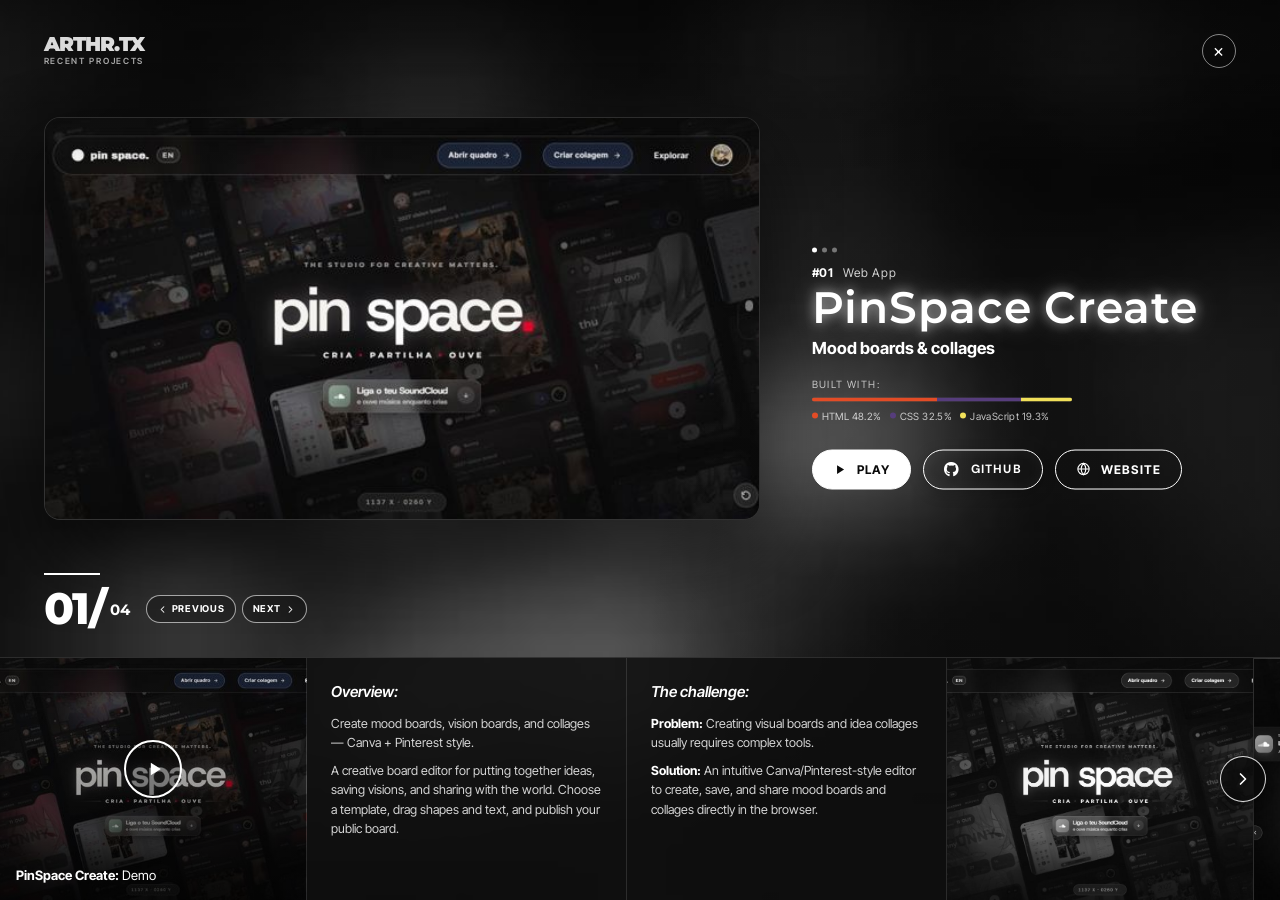
==== commit 013d5341: "Adiciona o projeto HUROH" ====
--- a/project.html
+++ b/project.html
@@ -34,7 +34,7 @@
             </div>
         </div>
 
-        <div class="pv-count"><i aria-hidden="true"></i><b>01/</b><sup>03</sup>
+        <div class="pv-count"><i aria-hidden="true"></i><b>01/</b><sup>04</sup>
             <div class="pv-projnav">
                 <button type="button" class="pv-pn" data-pv-prev aria-label="Previous project"><svg viewBox="0 0 24 24" aria-hidden="true"><path d="m15 18-6-6 6-6"/></svg><span data-i18n="pv.prev">Previous</span></button>
                 <button type="button" class="pv-pn" data-pv-next aria-label="Next project"><span data-i18n="pv.nextShort">Next</span><svg viewBox="0 0 24 24" aria-hidden="true"><path d="m9 18 6-6-6-6"/></svg></button>
@@ -82,7 +82,7 @@
             </div>
         </div>
 
-        <div class="pv-count"><i aria-hidden="true"></i><b>02/</b><sup>03</sup>
+        <div class="pv-count"><i aria-hidden="true"></i><b>02/</b><sup>04</sup>
             <div class="pv-projnav">
                 <button type="button" class="pv-pn" data-pv-prev aria-label="Previous project"><svg viewBox="0 0 24 24" aria-hidden="true"><path d="m15 18-6-6 6-6"/></svg><span data-i18n="pv.prev">Previous</span></button>
                 <button type="button" class="pv-pn" data-pv-next aria-label="Next project"><span data-i18n="pv.nextShort">Next</span><svg viewBox="0 0 24 24" aria-hidden="true"><path d="m9 18 6-6-6-6"/></svg></button>
@@ -130,7 +130,7 @@
             </div>
         </div>
 
-        <div class="pv-count"><i aria-hidden="true"></i><b>03/</b><sup>03</sup>
+        <div class="pv-count"><i aria-hidden="true"></i><b>03/</b><sup>04</sup>
             <div class="pv-projnav">
                 <button type="button" class="pv-pn" data-pv-prev aria-label="Previous project"><svg viewBox="0 0 24 24" aria-hidden="true"><path d="m15 18-6-6 6-6"/></svg><span data-i18n="pv.prev">Previous</span></button>
                 <button type="button" class="pv-pn" data-pv-next aria-label="Next project"><span data-i18n="pv.nextShort">Next</span><svg viewBox="0 0 24 24" aria-hidden="true"><path d="m9 18 6-6-6-6"/></svg></button>
@@ -158,6 +158,56 @@
                     <p data-i18n-html="gc.solution"><strong>Solution:</strong> A simple offline Android app that keeps every game in one place, with covers, status, search and favourites.</p>
                 </div>
                 <figure class="pv-panel pv-shot"><img src="assets/projects/gamecollection/shot-01.webp" alt="Game Collection — screenshot 1" class="zoom-img" loading="lazy"></figure><figure class="pv-panel pv-shot"><img src="assets/projects/gamecollection/shot-02.webp" alt="Game Collection — screenshot 2" class="zoom-img" loading="lazy"></figure><figure class="pv-panel pv-shot"><img src="assets/projects/gamecollection/shot-03.webp" alt="Game Collection — screenshot 3" class="zoom-img" loading="lazy"></figure><figure class="pv-panel pv-shot"><img src="assets/projects/gamecollection/shot-04.webp" alt="Game Collection — screenshot 4" class="zoom-img" loading="lazy"></figure><figure class="pv-panel pv-shot"><img src="assets/projects/gamecollection/shot-05.webp" alt="Game Collection — screenshot 5" class="zoom-img" loading="lazy"></figure><figure class="pv-panel pv-shot"><img src="assets/projects/gamecollection/shot-06.webp" alt="Game Collection — screenshot 6" class="zoom-img" loading="lazy"></figure>
+                <button type="button" class="pv-next" data-pv-next><span data-i18n="pv.next">Next project</span><svg viewBox="0 0 24 24" aria-hidden="true"><path d="m9 18 6-6-6-6"/></svg></button>
+            </div>
+        </div>
+    </article>
+
+    <article class="pv" data-project="huroh" style="--poster:url('assets/projects/huroh/bg-blur.jpg?v=2')">
+        <video class="pv-bg" src="assets/projects/huroh/promo.mp4" poster="assets/projects/huroh/poster.jpg" muted loop playsinline preload="none"></video>
+        <div class="pv-shade" aria-hidden="true"></div>
+
+        <div class="pv-head">
+            <span class="pv-dots" aria-hidden="true"><i class="on"></i><i></i><i></i></span>
+            <span class="pv-meta"><b>#04</b> <span data-i18n="pv.desk">Desktop App</span></span>
+            <h2 class="pv-title">HUROH</h2>
+            <p class="pv-tag" data-i18n="card.huroh">Finances, agenda &amp; tasks</p>
+            <div class="pv-built"><span data-i18n="pv.built">Built with:</span><div class="lang-bar"><span style="width:49.7%;background:#f1e05a"></span><span style="width:30.9%;background:#563d7c"></span><span style="width:19.4%;background:#e34c26"></span></div><div class="lang-legend"><span><i style="background:#f1e05a"></i>JavaScript 49.7%</span><span><i style="background:#563d7c"></i>CSS 30.9%</span><span><i style="background:#e34c26"></i>HTML 19.4%</span></div></div>
+            <div class="pv-actions">
+                <button type="button" class="pv-btn pv-play" data-pv-play><svg viewBox="0 0 24 24" aria-hidden="true"><path d="M7 4.5v15l12-7.5z"/></svg><span data-i18n="pv.play">Play</span></button>
+                <a class="pv-btn pv-git repo-btn" href="https://github.com/arthrtx/HUROH" target="_blank" rel="noopener"><i class="fab fa-github" aria-hidden="true"></i><span>GitHub</span></a>
+                <a class="pv-btn pv-git pv-site" href="https://arthrtx.github.io/HUROH/" target="_blank" rel="noopener"><svg viewBox="0 0 24 24" aria-hidden="true"><circle cx="12" cy="12" r="9"/><path d="M3 12h18M12 3c2.5 2.7 3.8 5.7 3.8 9s-1.3 6.3-3.8 9c-2.5-2.7-3.8-5.7-3.8-9S9.5 5.7 12 3Z"/></svg><span data-i18n="pv.site">Website</span></a>
+            </div>
+        </div>
+
+        <div class="pv-count"><i aria-hidden="true"></i><b>04/</b><sup>04</sup>
+            <div class="pv-projnav">
+                <button type="button" class="pv-pn" data-pv-prev aria-label="Previous project"><svg viewBox="0 0 24 24" aria-hidden="true"><path d="m15 18-6-6 6-6"/></svg><span data-i18n="pv.prev">Previous</span></button>
+                <button type="button" class="pv-pn" data-pv-next aria-label="Next project"><span data-i18n="pv.nextShort">Next</span><svg viewBox="0 0 24 24" aria-hidden="true"><path d="m9 18 6-6-6-6"/></svg></button>
+            </div>
+        </div>
+
+        <div class="pv-strip">
+            <div class="pv-strip-nav">
+                <button type="button" class="pv-arrow" data-pv-scroll="-1" aria-label="Scroll left"><svg viewBox="0 0 24 24"><path d="m15 18-6-6 6-6"/></svg></button>
+                <button type="button" class="pv-arrow" data-pv-scroll="1" aria-label="Scroll right"><svg viewBox="0 0 24 24"><path d="m9 18 6-6-6-6"/></svg></button>
+            </div>
+            <div class="pv-track" data-gallery>
+                <div class="pv-panel pv-thumb" style="background-image:url('assets/projects/huroh/poster.jpg')">
+                    <button type="button" class="pv-thumb-play" data-pv-play aria-label="Restart video"><svg viewBox="0 0 24 24"><path d="M7 4.5v15l12-7.5z"/></svg></button>
+                    <span class="pv-thumb-label"><b>HUROH:</b> <span data-i18n="pv.demo">Demo</span></span>
+                </div>
+                <div class="pv-panel pv-text">
+                    <h3 data-i18n="pv.overview">Overview:</h3>
+                    <p data-i18n="hu.p1">HUROH brings together what usually lives across several apps: your money, your appointments and your daily tasks — your life, in sync.</p>
+                    <p data-i18n="hu.p2">A Windows app built with Electron and Supabase, with Google sign-in. It works offline, syncs between devices in real time and has a side menu on the desktop, light and dark theme, and Portuguese, English and Spanish.</p>
+                </div>
+                <div class="pv-panel pv-text">
+                    <h3 data-i18n="pv.challenge">The challenge:</h3>
+                    <p data-i18n-html="hu.problem"><strong>Problem:</strong> Expenses, appointments and to-dos end up spread across different apps, so it's hard to see everything at a glance.</p>
+                    <p data-i18n-html="hu.solution"><strong>Solution:</strong> One fast dashboard that shows how much you spent this month, what's on for today and what's left to do — even without internet.</p>
+                </div>
+                <figure class="pv-panel pv-shot"><img src="assets/projects/huroh/shot-01.jpg" alt="HUROH — screenshot 1" class="zoom-img" loading="lazy"></figure><figure class="pv-panel pv-shot"><img src="assets/projects/huroh/shot-02.jpg" alt="HUROH — screenshot 2" class="zoom-img" loading="lazy"></figure><figure class="pv-panel pv-shot"><img src="assets/projects/huroh/shot-03.jpg" alt="HUROH — screenshot 3" class="zoom-img" loading="lazy"></figure><figure class="pv-panel pv-shot"><img src="assets/projects/huroh/shot-04.jpg" alt="HUROH — screenshot 4" class="zoom-img" loading="lazy"></figure><figure class="pv-panel pv-shot"><img src="assets/projects/huroh/shot-05.jpg" alt="HUROH — screenshot 5" class="zoom-img" loading="lazy"></figure><figure class="pv-panel pv-shot"><img src="assets/projects/huroh/shot-06.jpg" alt="HUROH — screenshot 6" class="zoom-img" loading="lazy"></figure><figure class="pv-panel pv-shot"><img src="assets/projects/huroh/shot-07.jpg" alt="HUROH — screenshot 7" class="zoom-img" loading="lazy"></figure><figure class="pv-panel pv-shot"><img src="assets/projects/huroh/shot-08.jpg" alt="HUROH — screenshot 8" class="zoom-img" loading="lazy"></figure>
                 <button type="button" class="pv-next" data-pv-next><span data-i18n="pv.next">Next project</span><svg viewBox="0 0 24 24" aria-hidden="true"><path d="m9 18 6-6-6-6"/></svg></button>
             </div>
         </div>
--- a/style.css
+++ b/style.css
@@ -5058,3 +5058,53 @@
   content: "";
   aspect-ratio: 898 / 359;
 }
+/* início em ecrãs mais pequenos
+   ====================================================== */
+.km-small {
+  font-size: max(10px, 0.4em);
+}
+.km-badge {
+  font-size: max(9px, 0.34em);
+}
+.kh-meta {
+  text-shadow: 0 2px 14px rgba(0, 0, 0, 0.7);
+}
+.kh-meta::before {
+  content: "";
+  position: absolute;
+  inset: -50px -70px;
+  z-index: -1;
+  background: radial-gradient(ellipse at center, rgba(5, 6, 8, 0.7), rgba(5, 6, 8, 0.35) 55%, transparent 75%);
+}
+.kp-grid,
+.kp-foot span:nth-child(2) {
+  font-size: 10px;
+}
+@media (max-width: 1100px), (max-height: 700px) {
+  .kh-poster {
+    display: block;
+  }
+}
+@media (max-height: 760px) {
+  .kh-meta {
+    top: 64px;
+    font-size: clamp(16px, 1.5vw, 21px);
+  }
+}
+@media (max-height: 820px), (max-width: 1300px) {
+  .kh-poster {
+    transform-origin: right bottom;
+    scale: 0.8;
+  }
+}
+@media (max-height: 640px), (max-width: 1100px) {
+  .kh-poster {
+    scale: 0.68;
+  }
+}
+@media (max-width: 900px), (max-height: 520px) {
+  .kh-meta,
+  .kh-poster {
+    display: none;
+  }
+}
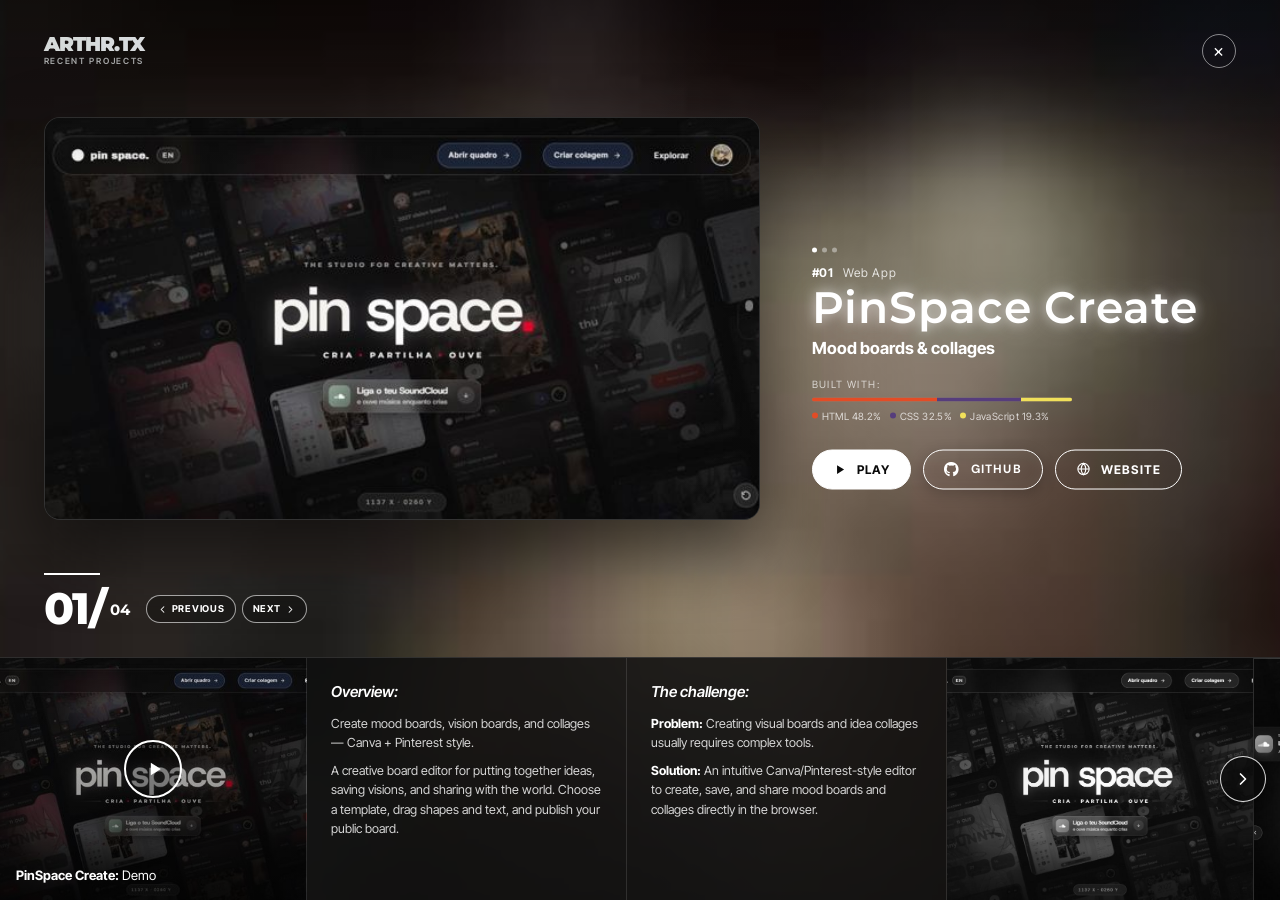
==== commit 717e8668: "Fundos dos projetos com as cores de cada um" ====
--- a/project.html
+++ b/project.html
@@ -17,7 +17,7 @@
         <span class="pv-logo">arthr.tx<small data-i18n="projects.title">Recent Projects</small></span>
         <a class="pv-close" id="pmodalClose" href="index.html#portfolio" aria-label="Close"><span data-i18n="pv.close">Close</span><b aria-hidden="true">&times;</b></a>
     </div>
-    <article class="pv" data-project="pinspace" style="--poster:url('assets/projects/pinspace/bg-blur.jpg?v=2')">
+    <article class="pv" data-project="pinspace" style="--poster:url('assets/projects/pinspace/bg-blur.jpg?v=3')">
         <video class="pv-bg" src="assets/projects/pinspace/demo.mp4" poster="assets/projects/pinspace/poster.jpg" muted loop playsinline preload="none"></video>
         <div class="pv-shade" aria-hidden="true"></div>
 
@@ -66,7 +66,7 @@
             </div>
         </div>
     </article>
-    <article class="pv" data-project="fitcontrol" style="--poster:url('assets/projects/fitcontrol/bg-blur.jpg?v=2')">
+    <article class="pv" data-project="fitcontrol" style="--poster:url('assets/projects/fitcontrol/bg-blur.jpg?v=3')">
         <video class="pv-bg" src="assets/projects/fitcontrol/promo.mp4" poster="assets/projects/fitcontrol/poster.jpg" muted loop playsinline preload="none"></video>
         <div class="pv-shade" aria-hidden="true"></div>
 
@@ -114,7 +114,7 @@
             </div>
         </div>
     </article>
-    <article class="pv pv-phone" data-project="gamecollection" style="--poster:url('assets/projects/gamecollection/bg-blur.jpg?v=2')">
+    <article class="pv pv-phone" data-project="gamecollection" style="--poster:url('assets/projects/gamecollection/bg-blur.jpg?v=3')">
         <video class="pv-bg" src="assets/projects/gamecollection/promo.mp4" poster="assets/projects/gamecollection/poster.jpg" muted loop playsinline preload="none"></video>
         <div class="pv-shade" aria-hidden="true"></div>
 
